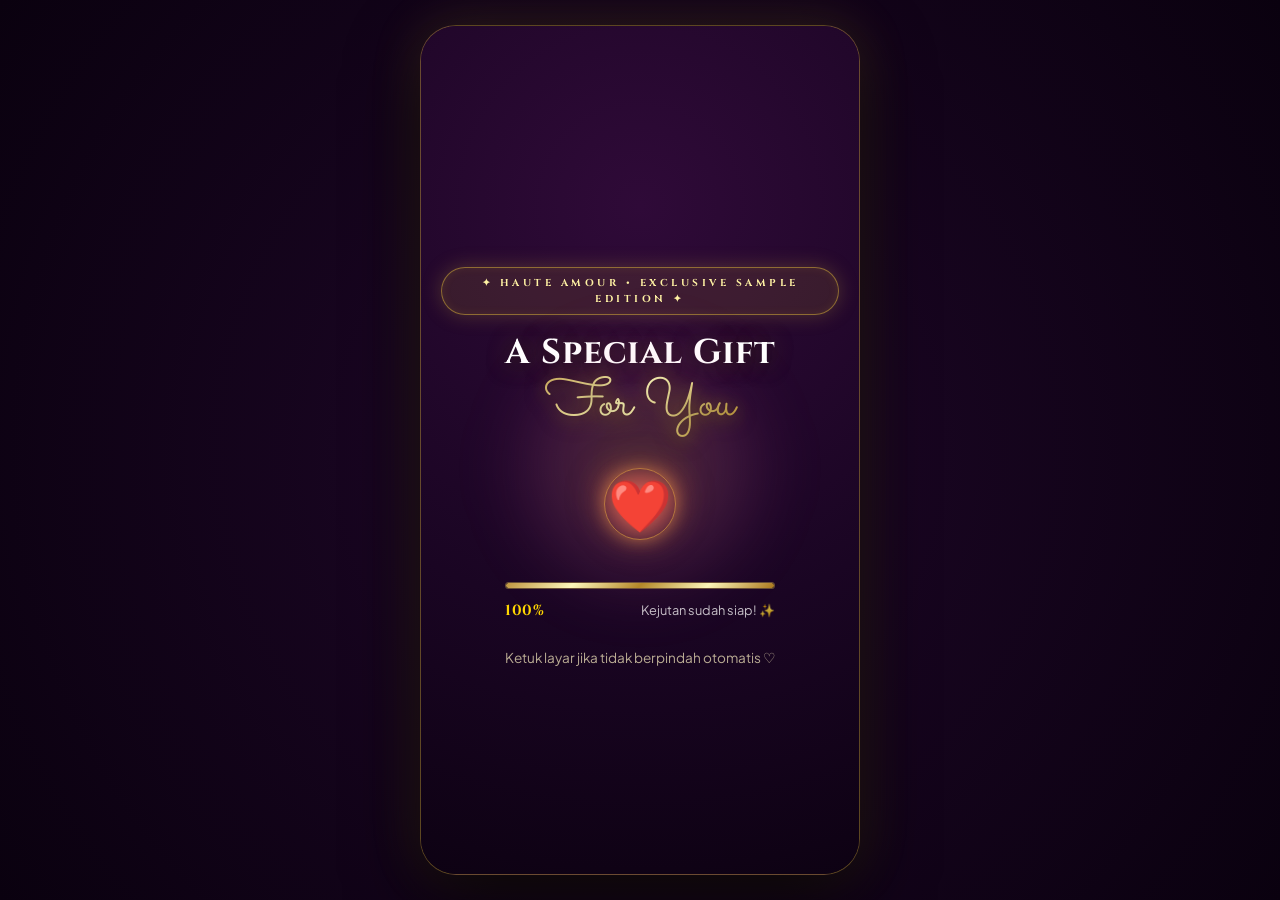
==== index.html @ 77829422 "feat: luxury edition commercial sample showcase for selling" ====
<!DOCTYPE html>
<html lang="id">
<head>
    <meta charset="UTF-8">
    <meta name="viewport" content="width=device-width, initial-scale=1.0, maximum-scale=1.0, user-scalable=no, viewport-fit=cover">
    <meta name="theme-color" content="#150622">
    <meta http-equiv="Cache-Control" content="no-cache, no-store, must-revalidate">
    <meta http-equiv="Pragma" content="no-cache">
    <meta http-equiv="Expires" content="0">
    <script>
        (function() {
            var ver = "2.5";
            var params = new URLSearchParams(window.location.search);
            if (params.get('v') !== ver) {
                params.set('v', ver);
                window.location.replace(window.location.pathname + '?' + params.toString() + window.location.hash);
            }
        })();
    </script>
    <title>A Special Birthday Gift For You ♡</title>
    <meta name="description" content="Hadiah ulang tahun virtual interaktif penuh cinta dan kenangan terindah.">
    
    <!-- Google Fonts: Cinzel (Haute Couture Serif), Playfair Display, Sacramento (Calligraphy), Plus Jakarta Sans, Patrick Hand -->
    <link rel="preconnect" href="https://fonts.googleapis.com">
    <link rel="preconnect" href="https://fonts.gstatic.com" crossorigin>
    <link href="https://fonts.googleapis.com/css2?family=Cinzel:wght@400;600;700;800;900&family=Patrick+Hand&family=Playfair+Display:ital,wght@0,400;0,600;0,700;1,400&family=Plus+Jakarta+Sans:wght@300;400;500;600;700&family=Sacramento&display=swap" rel="stylesheet">
    
    <link rel="stylesheet" href="style.css?v=2.5">
</head>
<body>

    <!-- Background Ambient Elements & Sparkles -->
    <div id="ambient-particles" aria-hidden="true"></div>

    <!-- Audio Element (Custom Vanilla Player) -->
    <audio id="music" preload="auto" loop>
        <source src="assets/music/birthday.mp3" type="audio/mpeg">
        <source src="assets/music/birthday.m4a" type="audio/mp4">
        <source src="assets/music/birthday.wav" type="audio/wav">
    </audio>

    <!-- MAIN CONTAINER (Single Page Application) -->
    <main id="app">

        <!-- Floating Romantic Music Capsule (Visible on Pages 2, 4, 5) -->
        <div id="floating-music-btn" class="floating-music-capsule hidden" role="button" tabindex="0" aria-label="Putar atau Jeda Musik" title="Ketuk untuk putar / jeda musik">
            <div class="capsule-vinyl-wrap">
                <div class="capsule-vinyl" id="capsule-vinyl">
                    <div class="capsule-vinyl-center"></div>
                </div>
            </div>
            <div class="capsule-info">
                <span class="capsule-track-title" id="capsule-track-title">About You</span>
                <div class="capsule-eq-bars" id="capsule-eq-bars" aria-hidden="true">
                    <span></span>
                    <span></span>
                    <span></span>
                </div>
            </div>
        </div>

        <!-- ==============================================
             PAGE 1 — OPENING / LOADING
             ============================================== -->
        <section id="page1" class="page active">
            <div class="page-content center-flow">
                <div class="opening-glow-orb"></div>

                <div id="opening-badge" class="opening-badge">✦ HAUTE AMOUR • EXCLUSIVE SAMPLE EDITION ✦</div>
                <h1 id="opening-title" class="opening-title">A Special Gift<br><span class="gold-shimmer-text">For You</span></h1>
                
                <div class="heart-pulse-box">
                    <span class="pulsing-heart">❤️</span>
                    <div class="pulse-ring"></div>
                </div>

                <!-- Loading / Progress Bar -->
                <div class="loader-container">
                    <div class="loader-track">
                        <div id="loader-progress" class="loader-progress"></div>
                    </div>
                    <div class="loader-meta">
                        <span id="loader-percent">0%</span>
                        <span id="loader-status" class="loader-status">Mempersiapkan kejutanmu...</span>
                    </div>
                </div>

                <p id="tap-to-open-hint" class="tap-hint hidden">Ketuk layar jika tidak berpindah otomatis ♡</p>
            </div>
        </section>

        <!-- ==============================================
             PAGE 2 — 3D INTERACTIVE ENVELOPE
             ============================================== -->
        <section id="page2" class="page">
            <div class="page-content center-flow envelope-scene">
                <!-- Background Scrapbook Decor -->
                <div class="envelope-decorations" aria-hidden="true">
                    <div class="decor-item flower-1">🌸</div>
                    <div class="decor-item flower-2">🌸</div>
                    <div class="decor-item butterfly-1">🦋</div>
                    <div class="decor-item heart-float-1">💖</div>
                    <div class="decor-item sparkle-1">✨</div>
                    <div class="decor-item sparkle-2">✨</div>
                </div>

                <div class="envelope-header-text">
                    <span class="script-subtitle">Sebuah Surat Istimewa</span>
                    <h2 class="scene-title">Sentuh Amplop Untuk Membuka</h2>
                </div>

                <!-- Pure HTML + CSS 3D Envelope -->
                <div class="envelope-perspective-stage">
                    <div id="envelope-3d" class="envelope-3d">
                        <!-- Inside Letter Card (Slides up and reveals) -->
                        <div id="envelope-letter" class="envelope-letter-card">
                            <div class="card-filigree-top" aria-hidden="true">✦ ✧ ✦</div>
                            <div class="card-icon">💌</div>
                            <h3 class="card-title">Happy Birthday</h3>
                            <div class="card-divider">
                                <span class="divider-line"></span>
                                <span class="divider-heart">❦</span>
                                <span class="divider-line"></span>
                            </div>
                            <p class="card-subtitle">Sebuah pesan tulus dari hati</p>
                            <span class="card-signature">Untukmu Sayang ✨</span>
                            <div class="card-filigree-bottom" aria-hidden="true">✦ ✧ ✦</div>
                        </div>

                        <!-- Envelope Pocket & Flaps -->
                        <div class="envelope-pocket">
                            <div class="flap-left"></div>
                            <div class="flap-right"></div>
                            <div class="flap-bottom"></div>
                            
                            <!-- Top Flap that folds open 180 degrees -->
                            <div id="envelope-flap-top" class="flap-top">
                                <!-- Wax Seal Button -->
                                <button id="wax-seal" class="wax-seal" aria-label="Buka Amplop">
                                    <span class="seal-icon">❤️</span>
                                </button>
                            </div>
                        </div>
                    </div>
                </div>

                <!-- Secondary Button to Open -->
                <div class="envelope-action-bar">
                    <button id="btn-open-envelope" class="btn-secondary">
                        <span>Buka Surat</span>
                        <span class="btn-arrow">✉️</span>
                    </button>
                </div>
            </div>
        </section>

        <!-- ==============================================
             PAGE 3 — BIRTHDAY LETTER & VINYL MUSIC PLAYER
             ============================================== -->
        <section id="page3" class="page">
            <div class="page-content scrollable-flow">
                <div class="letter-container">
                    <!-- Washi Tape at Top of Letter -->
                    <div class="washi-tape tape-top"></div>

                    <!-- Letter Stationery Header -->
                    <header class="letter-header">
                        <div class="letter-royal-crest" aria-hidden="true">✦ ❦ ✦</div>
                        <span class="letter-date" id="letter-date-display">6 September 2026</span>
                        <h2 class="letter-heading-script">Happy Birthday, <span id="letter-name-display">Sayang</span>!</h2>
                        <div class="letter-divider">
                            <span>❦</span>
                            <div class="divider-line"></div>
                            <span>❦</span>
                        </div>
                    </header>

                    <!-- Letter Body with Typewriter / Reveal effect -->
                    <article class="letter-body">
                        <div id="typewriter-text" class="typewriter-text"></div>
                        <span id="typing-cursor" class="typing-cursor">|</span>
                    </article>

                    <!-- Polaroid Photo Alongside Letter -->
                    <div class="letter-polaroid-wrapper">
                        <div class="polaroid-card polaroid-tilt-left" data-index="0">
                            <div class="washi-tape tape-corner"></div>
                            <div class="polaroid-photo-box">
                                <img id="letter-photo" src="assets/images/photo1.jpeg" alt="Foto Kenangan" onerror="this.src='data:image/svg+xml;utf8,<svg xmlns=\'http://www.w3.org/2000/svg\' width=\'300\' height=\'300\' fill=\'%23fce7f3\' viewBox=\'0 0 24 24\'><rect width=\'24\' height=\'24\' fill=\'%23ffe4e8\'/><text x=\'50%25\' y=\'50%25\' dominant-baseline=\'middle\' text-anchor=\'middle\' font-size=\'4\' fill=\'%23f43f5e\'>Special Memory ♡</text></svg>'">
                            </div>
                            <p class="polaroid-caption" id="letter-photo-caption">Hari paling indah bersamamu ♡</p>
                        </div>
                    </div>

                    <!-- ==========================================
                         CUSTOM VINYL RECORD MUSIC PLAYER
                         ========================================== -->
                    <div class="vinyl-player-card">
                        <div class="player-top-header">
                            <span class="player-badge">✦ BESPOKE SOUND SYSTEM • NOW PLAYING ✦</span>
                            <span class="sound-wave-bars" id="sound-wave-bars">
                                <span></span><span></span><span></span><span></span>
                            </span>
                        </div>

                        <div class="player-main-grid">
                            <!-- Turntable Chassis & Vinyl Record -->
                            <div class="vinyl-deck">
                                <div class="turntable-platter">
                                    <div class="vinyl-disc" id="vinyl-disc">
                                        <div class="vinyl-sheen"></div>
                                        <div class="vinyl-center-label">
                                            <span class="disc-heart">❤️</span>
                                            <span class="disc-rpm">LOVE</span>
                                        </div>
                                    </div>
                                </div>
                                <!-- Authentic Tonearm (Stays strictly inside turntable deck) -->
                                <div class="tonearm" id="tonearm">
                                    <div class="tonearm-base">
                                        <div class="tonearm-pivot-screw"></div>
                                    </div>
                                    <div class="tonearm-stick">
                                        <div class="tonearm-head"></div>
                                    </div>
                                </div>
                                <div class="tonearm-rest"></div>
                            </div>

                            <!-- Track Info & Controls -->
                            <div class="player-controls-panel">
                                <div class="track-info">
                                    <h4 class="track-title" id="track-title">Our Song</h4>
                                    <p class="track-subtitle">Backsound kecil kecilan aja hehe</p>
                                </div>

                                <!-- Progress Bar & Time -->
                                <div class="timeline-container">
                                    <div class="timeline-slider" id="timeline-slider">
                                        <div class="timeline-fill" id="timeline-fill"></div>
                                        <div class="timeline-thumb" id="timeline-thumb"></div>
                                    </div>
                                    <div class="timeline-times">
                                        <span id="current-time">0:00</span>
                                        <span id="total-duration">3:45</span>
                                    </div>
                                </div>

                                <!-- Action Buttons -->
                                <div class="player-buttons">
                                    <button id="btn-player-rewind" class="btn-icon" aria-label="Mundur 10 detik" title="Mundur 10 detik">⏪</button>
                                    <button id="btn-player-play" class="btn-play-pause" aria-label="Putar / Jeda Musik">
                                        <span id="play-icon">▶</span>
                                    </button>
                                    <button id="btn-player-forward" class="btn-icon" aria-label="Maju 10 detik" title="Maju 10 detik">⏩</button>
                                </div>

                                <!-- Volume Slider Control -->
                                <div class="player-volume-panel">
                                    <button id="btn-volume-icon" class="btn-volume-icon" aria-label="Mute / Nyalakan Suara" title="Mute / Nyalakan Suara">🔊</button>
                                    <div class="volume-slider-track" id="volume-slider-track">
                                        <input type="range" id="volume-range" class="volume-range" min="0" max="1" step="0.01" value="0.75" aria-label="Volume">
                                        <div class="volume-bar-fill" id="volume-bar-fill" style="width: 75%;"></div>
                                    </div>
                                    <span id="volume-label" class="volume-label">75%</span>
                                </div>
                            </div>
                        </div>
                    </div>

                    <!-- Navigation to Memories Page -->
                    <div class="page-nav-bar">
                        <button id="btn-to-memories" class="btn-primary">
                            <span>Buka Buku Kenangan Kita</span>
                            <span class="btn-arrow">📖 ♡</span>
                        </button>
                    </div>
                </div>
            </div>
        </section>

        <!-- ==============================================
             PAGE 4 — OUR MEMORIES SCRAPBOOK
             ============================================== -->
        <section id="page4" class="page">
            <div class="page-content scrollable-flow">
                <div class="scrapbook-page-wrapper">
                    <!-- Scrapbook Header -->
                    <header class="scrapbook-header">
                        <div class="washi-tape tape-center"></div>
                        <span class="script-tag">✦ Memoria Pretiosa ✦</span>
                        <h2 class="scrapbook-title">Our Memories ♡</h2>
                        <p class="scrapbook-subtitle">Setiap momen bersamamu adalah bagian terindah dalam hidupku</p>
                        <p class="scrapbook-hint">(Ketuk foto untuk memperbesar ✨)</p>
                    </header>

                    <!-- Scrapbook Polaroid Collage Grid -->
                    <div class="scrapbook-grid" id="scrapbook-grid">
                        <!-- Dynamically populated via script.js for easy maintenance -->
                    </div>

                    <!-- Handwritten Scrapbook Sticky Note -->
                    <div class="sticky-note">
                        <div class="pin-push">📌</div>
                        <p class="sticky-handwritten">"Aku bersyukur untuk setiap detik, tawa, dan cerita yang kita lalui bersama. Mari buat ribuan memori indah lagi!"</p>
                        <span class="sticky-author">— Selamanya untukmu ♡</span>
                    </div>

                    <!-- Navigation to Final Page -->
                    <div class="page-nav-bar center">
                        <button id="btn-to-final" class="btn-primary btn-glow">
                            <span>Lanjut ke Kejutan Terakhir</span>
                            <span class="btn-arrow">🎁 ✨</span>
                        </button>
                    </div>
                </div>
            </div>
        </section>

        <!-- ==============================================
             PAGE 5 — FINAL CELEBRATION & CONFETTI
             ============================================== -->
        <section id="page5" class="page">
            <!-- Confetti Canvas -->
            <canvas id="confetti-canvas" class="confetti-canvas"></canvas>

            <div class="page-content center-flow final-celebration">
                <div class="final-card">
                    <!-- Floating Celebration Icon -->
                    <div class="celebration-badge">
                        <span class="badge-crown" aria-hidden="true">👑</span>
                        <span class="badge-cake">🎂</span>
                        <div class="badge-sparkles">✨</div>
                    </div>

                    <div class="final-edition-tag">✦ GRAND CELEBRATION ✦</div>
                    <h2 class="final-title">Happy Birthday ❤️</h2>
                    <h3 class="final-name" id="final-name-display">Sayang</h3>

                    <p class="final-lead-text">
                        "You are someone very special to me."
                    </p>

                    <div class="final-quote-box">
                        <p class="final-sub-text">
                            "Thank you for being part of my story."
                        </p>
                        <span class="final-hearts">💖 💕 💗</span>
                    </div>

                    <!-- Celebration Action Buttons -->
                    <div class="final-actions">
                        <button id="btn-replay" class="btn-secondary">
                            <span>Putar Ulang</span>
                            <span class="btn-arrow">↺</span>
                        </button>
                        <button id="btn-share" class="btn-primary btn-glow">
                            <span>Bagikan Momen Ini</span>
                            <span class="btn-arrow">♡</span>
                        </button>
                    </div>

                    <!-- Sample Showcase / Order Banner (Bisa diaktifkan untuk jualan) -->
                    <div class="sample-showcase-box" id="sample-showcase-box">
                        <div class="sample-pill-badge">✦ CONTOH PRODUK • SIAP DIORDER ✦</div>
                        <h4 class="sample-title">Tertarik Buat Website Kado Mewah Seperti Ini?</h4>
                        <p class="sample-description">
                            Kado virtual paling berkesan untuk pacar, sahabat, atau orang tersayang.
                            Semua teks, nama, tanggal, surat cinta, galeri foto, musik favorit, hingga kartu cetak QR Code dapat di-custom sesuai pesananmu! ✨
                        </p>
                        <a id="btn-sample-order" href="https://wa.me/?text=Halo%20kak%2C%20saya%20tertarik%20mau%20pesan%20website%20hadiah%20ulang%20tahun%20mewah%20seperti%20demo%20ini%20%E2%9C%A8" target="_blank" class="btn-sample-order">
                            <span class="order-icon">💬</span>
                            <span>Pesan Website Seperti Ini Sekarang</span>
                            <span class="order-arrow">→</span>
                        </a>
                        <span class="sample-price-tag">Bisa custom nama, foto, lagu, surat, & kartu QR fisik ♡</span>
                    </div>

                    <div class="final-wishes-footer">
                        <p>Dibuat dengan segenap cinta khusus di hari bahagiamu.</p>
                        <a href="cetak-kartu-qr.html" class="print-qr-shortcut" target="_blank">🖨️ Cetak / Unduh Kartu QR Fisik</a>
                    </div>
                </div>
            </div>
        </section>

    </main>

    <!-- ==============================================
         PHOTO LIGHTBOX MODAL (Vanilla JS)
         ============================================== -->
    <div id="lightbox" class="lightbox-modal hidden" role="dialog" aria-modal="true">
        <div class="lightbox-backdrop" id="lightbox-backdrop"></div>
        <div class="lightbox-content">
            <button id="lightbox-close" class="lightbox-btn-close" aria-label="Tutup Foto">×</button>
            
            <button id="lightbox-prev" class="lightbox-nav-btn prev" aria-label="Foto Sebelumnya">‹</button>
            <button id="lightbox-next" class="lightbox-nav-btn next" aria-label="Foto Berikutnya">›</button>

            <div class="lightbox-polaroid">
                <div class="lightbox-img-wrapper">
                    <img id="lightbox-img" src="" alt="Kenangan Spesial">
                </div>
                <div class="lightbox-info">
                    <p id="lightbox-caption" class="lightbox-caption"></p>
                    <span id="lightbox-counter" class="lightbox-counter">1 / 4</span>
                </div>
            </div>
        </div>
    </div>

    <!-- Toast Notification for Share / Copy URL -->
    <div id="toast" class="toast-notification hidden">
        <span class="toast-icon">✨</span>
        <span id="toast-message" class="toast-message">Tautan berhasil disalin ke clipboard! ♡</span>
    </div>

    <!-- Vanilla JavaScript -->
    <script src="script.js?v=2.5"></script>
</body>
</html>
---- style.css ----
/* ==========================================================================
   VIRTUAL BIRTHDAY GIFT / CARD — HAUTE ROMANCE & ROYAL GOLD EDITION
   Pure CSS3 • Mobile-First • Ultra-Luxurious Aesthetics
   ========================================================================== */

/* --------------------------------------------------------------------------
   1. CSS Custom Properties / Design Tokens (Luxury Edition)
   -------------------------------------------------------------------------- */
:root {
    /* Imperial Gold Tokens */
    --gold-primary: #d4af37;
    --gold-light: #fff3c4;
    --gold-dark: #99751d;
    --gold-foil: linear-gradient(135deg, #bf953f 0%, #fcf6ba 25%, #b38728 50%, #fbf5b7 75%, #aa771c 100%);
    --gold-foil-bright: linear-gradient(135deg, #f5d77f 0%, #ffffff 30%, #e6be53 60%, #fff0b3 85%, #c49a31 100%);
    --gold-shimmer: linear-gradient(90deg, #d4af37 0%, #fff2a3 50%, #d4af37 100%);
    --gold-border: 1px solid rgba(212, 175, 55, 0.45);
    --gold-border-bright: 1px solid rgba(255, 224, 130, 0.75);
    --gold-glow: 0 0 25px rgba(212, 175, 55, 0.45);
    --gold-shadow: 0 12px 32px rgba(0, 0, 0, 0.5), 0 0 20px rgba(212, 175, 55, 0.25);

    /* Romantic Rose Gold & Pink Accents */
    --primary-pink: #d4af37; /* Re-anchored to Imperial Gold */
    --primary-hover: #fa3874;
    --secondary-pink: #f8bbd0;
    --rose-gold: linear-gradient(135deg, #fad0c4 0%, #ffd1ff 100%);
    --rose-gold-foil: linear-gradient(135deg, #f8bbd0 0%, #fff5f8 40%, #e898aa 65%, #fce4ec 100%);
    --blush-pink: #fce7f3;
    --light-pink: #fff0f5;
    
    /* Deep Imperial Velvet Backgrounds */
    --deep-magenta: #2b0833;
    --dark-purple: #0b0110;
    --night-magenta: radial-gradient(circle at 50% 20%, #2f0a38 0%, #1a0523 55%, #0b0110 100%);
    --night-velvet: radial-gradient(circle at 50% 30%, #260833 0%, #14031d 60%, #08010d 100%);
    
    /* Paper, Vellum & Scrapbook */
    --cream-paper: #fffdf9;
    --paper-shadow: 0 16px 45px rgba(0, 0, 0, 0.5), 0 0 0 1px rgba(212, 175, 55, 0.25);
    --scrapbook-bg: var(--night-velvet);
    --washi-pink: linear-gradient(135deg, rgba(244, 114, 182, 0.6) 0%, rgba(255, 182, 210, 0.8) 50%, rgba(244, 114, 182, 0.6) 100%);
    --washi-gold: linear-gradient(135deg, rgba(212, 175, 55, 0.7) 0%, rgba(255, 243, 196, 0.95) 50%, rgba(179, 135, 40, 0.7) 100%);
    
    /* Text Colors */
    --text-primary: #ffffff;
    --text-secondary: #fce7f3;
    --text-light: #e0bbcf;
    --text-gold: #ffd700;
    --text-white: #ffffff;
    
    /* Typography Tokens */
    --font-royal: 'Cinzel', Georgia, serif;
    --font-script: 'Sacramento', cursive;
    --font-serif: 'Playfair Display', Georgia, serif;
    --font-sans: 'Plus Jakarta Sans', -apple-system, BlinkMacSystemFont, sans-serif;
    --font-hand: 'Patrick Hand', cursive;
    
    /* Radii & Shadows */
    --radius-sm: 8px;
    --radius-md: 16px;
    --radius-lg: 24px;
    --radius-full: 9999px;
    --shadow-soft: 0 10px 25px rgba(0, 0, 0, 0.4);
    --shadow-polaroid: 0 16px 36px rgba(0, 0, 0, 0.5), 0 0 20px rgba(212, 175, 55, 0.15);
    --shadow-glow: 0 0 25px rgba(212, 175, 55, 0.45);
    
    /* Transitions */
    --ease-out-back: cubic-bezier(0.34, 1.56, 0.64, 1);
    --ease-smooth: cubic-bezier(0.4, 0, 0.2, 1);
}

/* --------------------------------------------------------------------------
   2. Reset & Global Styles
   -------------------------------------------------------------------------- */
*, *::before, *::after {
    box-sizing: border-box;
    margin: 0;
    padding: 0;
    -webkit-tap-highlight-color: transparent;
}

html, body {
    width: 100%;
    height: 100%;
    height: 100dvh;
    margin: 0;
    padding: 0;
    overflow: hidden;
    font-family: var(--font-sans);
    color: var(--text-primary);
    background-color: var(--dark-purple);
    line-height: 1.6;
    -webkit-font-smoothing: antialiased;
}

body {
    position: fixed;
    inset: 0;
    width: 100%;
    height: 100%;
    height: 100dvh;
    display: flex;
    justify-content: center;
    align-items: stretch;
    background: var(--night-magenta);
    overflow: hidden;
}

/* Main Mobile App Frame */
#app {
    width: 100%;
    max-width: 440px;
    height: 100%;
    height: 100dvh;
    margin: 0 auto;
    position: relative;
    overflow: hidden;
    background: var(--night-magenta);
    box-shadow: 0 0 40px rgba(0, 0, 0, 0.5);
    transition: background 0.6s ease;
    display: flex;
    flex-direction: column;
}

/* Desktop Presentation Enhancement */
@media (min-width: 600px) {
    body {
        align-items: center;
        background: radial-gradient(circle at center, #1f0729 0%, #0a010f 100%);
        padding: 20px 0;
    }
    #app {
        border-radius: 36px;
        min-height: 850px;
        height: 90vh;
        max-height: 920px;
        border: 1.5px solid rgba(212, 175, 55, 0.4);
        box-shadow: 0 25px 70px rgba(0, 0, 0, 0.8), 0 0 50px rgba(212, 175, 55, 0.2);
    }
}

/* --------------------------------------------------------------------------
   3. Single Page Application (SPA) System
   -------------------------------------------------------------------------- */
.page {
    position: absolute;
    top: 0;
    left: 0;
    width: 100%;
    height: 100%;
    height: 100dvh;
    opacity: 0;
    visibility: hidden;
    pointer-events: none;
    transition: opacity 0.5s ease, transform 0.5s var(--ease-smooth), visibility 0.5s;
    transform: scale(0.96) translateY(8px);
    overflow-y: auto;
    overflow-x: hidden;
    -webkit-overflow-scrolling: touch;
    z-index: 1;
}

.page.active {
    opacity: 1;
    visibility: visible;
    pointer-events: auto;
    transform: scale(1) translateY(0);
    z-index: 10;
}

.page.page-exit {
    opacity: 0;
    transform: scale(1.04) translateY(-8px);
    filter: blur(4px);
}

/* Explicit scroll-lock for full-screen pages (Page 1, 2, 5) */
#page1, #page2, #page5 {
    overflow: hidden !important;
    height: 100% !important;
    height: 100dvh !important;
    max-height: 100% !important;
    max-height: 100dvh !important;
    touch-action: none;
}

#page1 .page-content,
#page2 .page-content,
#page5 .page-content {
    height: 100% !important;
    height: 100dvh !important;
    max-height: 100% !important;
    max-height: 100dvh !important;
    min-height: 0 !important;
    overflow: hidden !important;
    box-sizing: border-box;
}

/* Dedicated scrollable containers (Page 3 & Page 4) */
#page3, #page4 {
    overflow-y: auto !important;
    overflow-x: hidden !important;
    -webkit-overflow-scrolling: touch;
    touch-action: pan-y;
}

#page3 .page-content,
#page4 .page-content {
    min-height: 100%;
    height: auto;
    box-sizing: border-box;
}

/* Layout Utilities */
.page-content {
    width: 100%;
    min-height: 100%;
    padding: 24px 20px 40px;
    display: flex;
    flex-direction: column;
}

.center-flow {
    justify-content: center;
    align-items: center;
    text-align: center;
}

.scrollable-flow {
    justify-content: flex-start;
    align-items: center;
    padding-top: 32px;
}

#page4 .scrollable-flow {
    padding-top: 54px;
}

/* Hidden Utility */
.hidden {
    display: none !important;
}

/* Gold Shimmer Text Utility */
.gold-shimmer-text {
    background: var(--gold-foil);
    background-size: 200% auto;
    -webkit-background-clip: text;
    -webkit-text-fill-color: transparent;
    animation: goldShimmer 4s linear infinite;
    filter: drop-shadow(0 2px 8px rgba(212, 175, 55, 0.4));
}

@keyframes goldShimmer {
    0% { background-position: 0% 50%; }
    50% { background-position: 100% 50%; }
    100% { background-position: 0% 50%; }
}

/* --------------------------------------------------------------------------
   4. Floating Romantic Music Capsule (Bespoke Royal Island Aesthetic)
   -------------------------------------------------------------------------- */
.floating-music-capsule {
    position: absolute;
    top: 12px;
    right: 14px;
    z-index: 999;
    display: inline-flex;
    align-items: center;
    gap: 7px;
    height: 34px;
    padding: 3px 12px 3px 5px;
    border-radius: var(--radius-full);
    background: rgba(18, 5, 24, 0.88);
    backdrop-filter: blur(20px);
    -webkit-backdrop-filter: blur(20px);
    border: 1px solid rgba(212, 175, 55, 0.45);
    box-shadow: 0 4px 18px rgba(0, 0, 0, 0.4), 0 0 14px rgba(212, 175, 55, 0.2);
    cursor: pointer;
    user-select: none;
    -webkit-tap-highlight-color: transparent;
    transition: all 0.3s cubic-bezier(0.34, 1.56, 0.64, 1);
}

.floating-music-capsule:hover {
    transform: translateY(-2px) scale(1.04);
    background: rgba(28, 8, 36, 0.95);
    border-color: rgba(255, 224, 130, 0.75);
    box-shadow: 0 6px 22px rgba(0, 0, 0, 0.5), 0 0 20px rgba(212, 175, 55, 0.45);
}

.floating-music-capsule:active {
    transform: translateY(0) scale(0.95);
}

.floating-music-capsule.hidden {
    opacity: 0;
    pointer-events: none;
    transform: translateY(-12px) scale(0.88);
}

/* Vinyl Platter inside Capsule */
.capsule-vinyl-wrap {
    width: 24px;
    height: 24px;
    position: relative;
    display: flex;
    align-items: center;
    justify-content: center;
    flex-shrink: 0;
}

.capsule-vinyl {
    width: 24px;
    height: 24px;
    border-radius: var(--radius-full);
    background: radial-gradient(circle at center, #ffd700 24%, #1f121d 26%, #0e050e 100%);
    box-shadow: 0 2px 6px rgba(0, 0, 0, 0.5), inset 0 0 0 1px rgba(212, 175, 55, 0.4);
    display: flex;
    align-items: center;
    justify-content: center;
    transition: transform 0.4s ease;
}

.floating-music-capsule.playing .capsule-vinyl {
    animation: spinDisc 2.6s linear infinite;
    box-shadow: 0 0 10px rgba(212, 175, 55, 0.7), inset 0 0 0 1px rgba(255, 243, 196, 0.5);
}

.capsule-vinyl-center {
    width: 6px;
    height: 6px;
    border-radius: var(--radius-full);
    background: #ffffff;
    box-shadow: 0 0 3px rgba(0, 0, 0, 0.6);
}

/* Capsule Track Info & Text */
.capsule-info {
    display: flex;
    align-items: center;
    gap: 6px;
}

.capsule-track-title {
    font-size: 0.72rem;
    font-weight: 600;
    letter-spacing: 0.3px;
    color: #fff4db;
    max-width: 84px;
    white-space: nowrap;
    overflow: hidden;
    text-overflow: ellipsis;
    text-shadow: 0 1px 3px rgba(0, 0, 0, 0.6);
}

/* Mini Sound Equalizer Bars */
.capsule-eq-bars {
    display: flex;
    align-items: flex-end;
    gap: 2.5px;
    height: 12px;
    padding-bottom: 1px;
}

.capsule-eq-bars span {
    width: 2.5px;
    background: var(--gold-foil);
    border-radius: 2px;
    height: 3px;
    transition: height 0.25s ease;
}

.floating-music-capsule.playing .capsule-eq-bars span:nth-child(1) {
    animation: eqBounce 0.65s ease-in-out infinite alternate;
}

.floating-music-capsule.playing .capsule-eq-bars span:nth-child(2) {
    animation: eqBounce 0.85s ease-in-out infinite alternate 0.18s;
}

.floating-music-capsule.playing .capsule-eq-bars span:nth-child(3) {
    animation: eqBounce 0.72s ease-in-out infinite alternate 0.35s;
}

@keyframes eqBounce {
    0% { height: 3px; }
    50% { height: 11px; }
    100% { height: 5px; }
}

/* Glowing Aura on Playing */
.floating-music-capsule.playing {
    border-color: rgba(255, 224, 130, 0.7);
    box-shadow: 0 4px 18px rgba(0, 0, 0, 0.4), 0 0 16px rgba(212, 175, 55, 0.4);
    animation: capsuleGoldGlow 3s ease-in-out infinite alternate;
}

@keyframes capsuleGoldGlow {
    0% {
        box-shadow: 0 4px 18px rgba(0, 0, 0, 0.4), 0 0 10px rgba(212, 175, 55, 0.3);
    }
    100% {
        box-shadow: 0 4px 18px rgba(0, 0, 0, 0.4), 0 0 20px rgba(255, 215, 0, 0.6);
    }
}

/* Interactive Floating Musical Note Particles */
.floating-note-burst {
    position: fixed;
    pointer-events: none;
    z-index: 10000;
    font-size: 1.05rem;
    color: #ffd700;
    filter: drop-shadow(0 2px 6px rgba(0, 0, 0, 0.4));
    animation: floatNoteBurst 1.2s cubic-bezier(0.25, 1, 0.5, 1) forwards;
}

@keyframes floatNoteBurst {
    0% {
        opacity: 1;
        transform: translate(0, 0) scale(0.6) rotate(0deg);
    }
    50% {
        opacity: 0.95;
        transform: translate(var(--tx, -10px), var(--ty, -25px)) scale(1.15) rotate(var(--rot, 15deg));
    }
    100% {
        opacity: 0;
        transform: translate(var(--tx, -15px), var(--ty, -55px)) scale(0.75) rotate(var(--rot, 25deg));
    }
}

/* --------------------------------------------------------------------------
   5. PAGE 1 — OPENING & ROYAL LOADER
   -------------------------------------------------------------------------- */
#page1 {
    background: var(--night-magenta);
    color: var(--text-white);
}

.opening-glow-orb {
    position: absolute;
    width: 280px;
    height: 280px;
    border-radius: var(--radius-full);
    background: radial-gradient(circle, rgba(212, 175, 55, 0.25) 0%, rgba(244, 114, 182, 0.15) 45%, transparent 70%);
    filter: blur(30px);
    pointer-events: none;
    animation: floatGlow 6s ease-in-out infinite alternate;
}

@keyframes floatGlow {
    0% { transform: scale(0.9) translate(-10px, -10px); }
    100% { transform: scale(1.18) translate(15px, 15px); }
}

.opening-badge {
    font-family: var(--font-royal);
    font-size: 10px;
    font-weight: 700;
    letter-spacing: 3.5px;
    color: #fff2a3;
    padding: 7px 18px;
    border-radius: var(--radius-full);
    background: rgba(212, 175, 55, 0.12);
    border: 1px solid rgba(212, 175, 55, 0.55);
    box-shadow: 0 0 20px rgba(212, 175, 55, 0.25), inset 0 0 10px rgba(212, 175, 55, 0.1);
    margin-bottom: 16px;
    text-transform: uppercase;
    animation: fadeInDown 1s ease forwards;
}

.opening-title {
    font-family: var(--font-royal);
    font-size: 2.15rem;
    font-weight: 700;
    line-height: 1.25;
    margin-bottom: 24px;
    letter-spacing: 1px;
    color: #fff;
    text-shadow: 0 4px 20px rgba(0, 0, 0, 0.6), 0 0 25px rgba(212, 175, 55, 0.35);
    animation: fadeInUp 1.2s ease forwards;
}

.opening-title span {
    font-family: var(--font-script);
    font-size: 3.4rem;
    font-weight: 400;
    display: block;
    color: #ffd700;
    margin-top: -4px;
    letter-spacing: 0;
}

.heart-pulse-box {
    position: relative;
    width: 84px;
    height: 84px;
    display: flex;
    justify-content: center;
    align-items: center;
    margin-bottom: 36px;
}

.pulsing-heart {
    font-size: 3.2rem;
    display: inline-block;
    filter: drop-shadow(0 0 18px rgba(255, 60, 110, 0.85)) drop-shadow(0 0 10px rgba(212, 175, 55, 0.6));
    animation: heartbeat 1.4s ease-in-out infinite;
    z-index: 2;
}

.pulse-ring {
    position: absolute;
    width: 72px;
    height: 72px;
    border-radius: var(--radius-full);
    border: 1.5px solid rgba(212, 175, 55, 0.65);
    box-shadow: 0 0 16px rgba(212, 175, 55, 0.4);
    animation: pulseWave 1.8s cubic-bezier(0.25, 1, 0.5, 1) infinite;
}

@keyframes heartbeat {
    0%, 100% { transform: scale(1); }
    15% { transform: scale(1.22); }
    30% { transform: scale(1.05); }
    45% { transform: scale(1.18); }
    60% { transform: scale(1); }
}

@keyframes pulseWave {
    0% { transform: scale(0.6); opacity: 1; }
    100% { transform: scale(1.9); opacity: 0; }
}

/* Royal Loader Bar */
.loader-container {
    width: 100%;
    max-width: 270px;
}

.loader-track {
    width: 100%;
    height: 7px;
    background: rgba(255, 255, 255, 0.08);
    border-radius: var(--radius-full);
    overflow: hidden;
    position: relative;
    box-shadow: inset 0 2px 6px rgba(0, 0, 0, 0.6);
    border: 1px solid rgba(212, 175, 55, 0.35);
}

.loader-progress {
    width: 0%;
    height: 100%;
    background: var(--gold-foil);
    border-radius: var(--radius-full);
    box-shadow: 0 0 15px rgba(255, 215, 0, 0.7);
    transition: width 0.1s linear;
}

.loader-meta {
    display: flex;
    justify-content: space-between;
    align-items: center;
    margin-top: 10px;
    font-size: 0.8rem;
    color: rgba(255, 255, 255, 0.75);
}

#loader-percent {
    font-family: var(--font-royal);
    font-weight: 700;
    color: #ffd700;
    font-size: 0.92rem;
    letter-spacing: 0.5px;
}

.tap-hint {
    margin-top: 25px;
    font-size: 0.85rem;
    color: rgba(255, 243, 196, 0.7);
    cursor: pointer;
    animation: pulseFade 2s infinite;
}

@keyframes pulseFade {
    0%, 100% { opacity: 0.45; }
    50% { opacity: 1; }
}

/* --------------------------------------------------------------------------
   BUTTON STYLES (Royal Edition)
   -------------------------------------------------------------------------- */

/* Big Luxury Button */
.btn-primary {
    display: inline-flex;
    justify-content: center;
    align-items: center;
    gap: 8px;
    width: 100%;
    padding: 15px 24px;
    border-radius: var(--radius-full);
    border: 1px solid #fff2a3;
    background: var(--gold-foil);
    color: #1a0800;
    font-family: var(--font-sans);
    font-size: 0.95rem;
    font-weight: 700;
    letter-spacing: 0.5px;
    cursor: pointer;
    box-shadow: 0 8px 24px rgba(212, 175, 55, 0.45), 0 2px 6px rgba(0, 0, 0, 0.3);
    transition: transform 0.2s cubic-bezier(0.175, 0.885, 0.32, 1.275), box-shadow 0.2s ease, filter 0.2s ease;
    user-select: none;
}

.btn-primary:hover {
    transform: translateY(-2px);
    box-shadow: 0 12px 30px rgba(255, 215, 0, 0.65), 0 4px 10px rgba(0, 0, 0, 0.4);
    filter: brightness(1.06);
}

.btn-primary:active {
    transform: scale(0.95);
    box-shadow: 0 4px 14px rgba(212, 175, 55, 0.35);
}

.btn-glow {
    position: relative;
    overflow: hidden;
}

.btn-glow::before {
    content: '';
    position: absolute;
    top: -50%;
    left: -50%;
    width: 200%;
    height: 200%;
    background: linear-gradient(60deg, transparent 40%, rgba(255, 255, 255, 0.5) 50%, transparent 60%);
    transform: rotate(25deg);
    animation: shineLight 3.5s infinite;
}

@keyframes shineLight {
    0% { transform: translateX(-100%) rotate(25deg); }
    20%, 100% { transform: translateX(100%) rotate(25deg); }
}

.btn-sparkle {
    font-size: 1.1rem;
    animation: spinSparkle 3s ease-in-out infinite;
}

@keyframes spinSparkle {
    0%, 100% { transform: scale(1) rotate(0deg); }
    50% { transform: scale(1.25) rotate(15deg); }
}

/* --------------------------------------------------------------------------
   6. PAGE 2 — 3D ROYAL VELVET ENVELOPE & IMPERIAL GOLD WAX SEAL
   -------------------------------------------------------------------------- */
#page2 {
    background: var(--night-velvet);
    overflow: hidden !important;
}

.envelope-scene {
    position: relative;
    width: 100%;
    height: 100%;
    height: 100dvh;
    max-height: 100dvh;
    padding: 24px 16px 20px;
    display: flex;
    flex-direction: column;
    justify-content: space-between;
    align-items: center;
    overflow: hidden !important;
    box-sizing: border-box;
    z-index: 2;
}

/* Background floating decorations - Symmetrical and balanced */
.envelope-decorations {
    position: absolute;
    inset: 0;
    width: 100%;
    height: 100%;
    pointer-events: none;
    z-index: 1;
}

.decor-item {
    position: absolute;
    filter: drop-shadow(0 4px 12px rgba(212, 175, 55, 0.35));
    animation: floatDecor 4s ease-in-out infinite alternate;
}

.flower-1 { top: 18px; left: 18px; font-size: 1.4rem; animation-delay: 0.2s; filter: drop-shadow(0 0 10px rgba(255, 182, 210, 0.5)); }
.flower-2 { top: 18px; right: 18px; font-size: 1.4rem; animation-delay: 0.7s; filter: drop-shadow(0 0 10px rgba(255, 182, 210, 0.5)); }
.butterfly-1 { top: 36%; right: 16px; font-size: 1.5rem; animation: floatButterfly 6s ease-in-out infinite alternate; filter: drop-shadow(0 0 12px rgba(212, 175, 55, 0.6)); }
.heart-float-1 { top: 36%; left: 16px; font-size: 1.4rem; animation-delay: 1.2s; filter: drop-shadow(0 0 12px rgba(255, 60, 110, 0.5)); }
.sparkle-1 { bottom: 22%; left: 18px; font-size: 1.3rem; animation-delay: 0.5s; color: #ffd700; filter: drop-shadow(0 0 8px rgba(255, 215, 0, 0.8)); }
.sparkle-2 { bottom: 22%; right: 18px; font-size: 1.3rem; animation-delay: 1.5s; color: #ffd700; filter: drop-shadow(0 0 8px rgba(255, 215, 0, 0.8)); }

@keyframes floatDecor {
    0% { transform: translateY(0) rotate(0deg); }
    100% { transform: translateY(-12px) rotate(8deg); }
}

@keyframes floatButterfly {
    0% { transform: translate(0, 0) rotate(0deg) scale(0.9); }
    50% { transform: translate(-15px, -20px) rotate(-15deg) scale(1.1); }
    100% { transform: translate(10px, -35px) rotate(10deg) scale(1); }
}

/* Smooth fade out during envelope opening sequence */
.envelope-scene.is-opening .envelope-header-text,
.envelope-scene.is-opening .envelope-action-bar {
    opacity: 0;
    transform: translateY(-12px);
    pointer-events: none;
    transition: opacity 0.4s ease, transform 0.4s ease;
}

.envelope-header-text {
    z-index: 10;
    margin: 0 auto;
    text-align: center;
    width: 100%;
    max-width: 320px;
    padding: 0;
    display: flex;
    flex-direction: column;
    align-items: center;
    justify-content: center;
    flex-shrink: 0;
}

.script-subtitle {
    font-family: var(--font-royal);
    font-size: 0.88rem;
    letter-spacing: 3.5px;
    text-transform: uppercase;
    color: #ffd700;
    display: block;
    line-height: 1.2;
    margin-bottom: 5px;
    text-align: center;
    text-shadow: 0 0 15px rgba(212, 175, 55, 0.45);
}

.scene-title {
    font-family: var(--font-serif);
    font-size: 1.25rem;
    font-weight: 600;
    color: #ffffff;
    text-align: center;
    text-shadow: 0 2px 12px rgba(0, 0, 0, 0.6);
}

/* 3D Envelope Perspective Stage - Perspective localized to stage center */
.envelope-perspective-stage {
    position: relative;
    width: 100%;
    max-width: 320px;
    flex: 1;
    display: flex;
    justify-content: center;
    align-items: center;
    perspective: 1000px;
    perspective-origin: 50% 50%;
    z-index: 10;
    margin: 0 auto;
}

.envelope-3d {
    position: relative;
    width: 280px;
    height: 180px;
    background: #200412; /* Rich dark royal interior */
    border-radius: 14px;
    border: 1px solid rgba(212, 175, 55, 0.45);
    box-shadow: 0 20px 50px rgba(0, 0, 0, 0.7), 0 0 35px rgba(212, 175, 55, 0.2);
    transform-style: preserve-3d;
    transition: transform 0.6s var(--ease-out-back);
    cursor: pointer;
    margin: 0 auto;
}

.envelope-3d:hover {
    transform: translateY(-2px) scale(1.015);
    box-shadow: 0 24px 60px rgba(0, 0, 0, 0.8), 0 0 45px rgba(212, 175, 55, 0.35);
}

/* Inside Letter Card - Fine Ivory Vellum Card with 24K Gold Inset Border */
.envelope-letter-card {
    position: absolute;
    top: 10px;
    left: 50%;
    transform: translateX(-50%);
    width: 250px;
    height: 160px;
    background: #fdfbf7;
    border-radius: 10px;
    box-shadow: 0 8px 25px rgba(0, 0, 0, 0.35);
    padding: 12px 14px;
    display: flex;
    flex-direction: column;
    justify-content: center;
    align-items: center;
    text-align: center;
    gap: 3px;
    z-index: 3;
    transition: transform 0.8s cubic-bezier(0.34, 1.2, 0.64, 1), opacity 0.4s ease, box-shadow 0.6s ease;
    border: 1px solid #d4af37;
    outline: 1px solid rgba(212, 175, 55, 0.35);
    outline-offset: -5px;
    box-sizing: border-box;
    pointer-events: none;
}

.card-filigree-top, .card-filigree-bottom {
    font-size: 0.65rem;
    color: #d4af37;
    letter-spacing: 5px;
    line-height: 1;
    opacity: 0.85;
}

.card-icon {
    font-size: 22px;
    line-height: 1;
    margin: 1px 0;
    text-align: center;
    filter: drop-shadow(0 2px 4px rgba(212, 175, 55, 0.3));
}

.card-title {
    font-family: var(--font-royal);
    font-size: 1.15rem;
    font-weight: 700;
    color: #4a0c24;
    margin: 0;
    padding: 0;
    line-height: 1.2;
    letter-spacing: 1px;
    text-align: center;
    width: 100%;
}

.card-divider {
    display: flex;
    align-items: center;
    justify-content: center;
    gap: 8px;
    width: 65%;
    margin: 2px auto;
}

.divider-line {
    flex: 1;
    height: 1px;
    background: linear-gradient(90deg, transparent, #d4af37, transparent);
}

.divider-heart {
    font-size: 0.85rem;
    color: #d4af37;
    line-height: 1;
}

.card-subtitle {
    font-family: var(--font-sans);
    font-size: 0.72rem;
    color: #633246;
    margin: 0;
    padding: 0;
    text-align: center;
    width: 100%;
}

.card-signature {
    font-family: var(--font-royal);
    font-size: 0.92rem;
    font-weight: 600;
    color: #99751d;
    margin-top: 2px;
    line-height: 1.2;
    letter-spacing: 0.5px;
    text-align: center;
    width: 100%;
}

/* Envelope Pocket and Symmetrical Flaps via Clip-Path (Imperial Velvet) */
.envelope-pocket {
    position: absolute;
    inset: 0;
    width: 100%;
    height: 100%;
    border-radius: 14px;
    overflow: visible;
    pointer-events: none;
}

/* Left & Right Flaps */
.flap-left {
    position: absolute;
    inset: 0;
    width: 100%;
    height: 100%;
    background: linear-gradient(135deg, #32071c 0%, #1a030e 100%);
    clip-path: polygon(0 0, 50% 50%, 0 100%);
    border-radius: 14px 0 0 14px;
    z-index: 5;
    filter: drop-shadow(2px 0 4px rgba(0, 0, 0, 0.4));
    box-shadow: inset 1px 0 0 rgba(212, 175, 55, 0.35);
}

.flap-right {
    position: absolute;
    inset: 0;
    width: 100%;
    height: 100%;
    background: linear-gradient(135deg, #32071c 0%, #1a030e 100%);
    clip-path: polygon(100% 0, 50% 50%, 100% 100%);
    border-radius: 0 14px 14px 0;
    z-index: 5;
    filter: drop-shadow(-2px 0 4px rgba(0, 0, 0, 0.4));
    box-shadow: inset -1px 0 0 rgba(212, 175, 55, 0.35);
}

/* Bottom Flap */
.flap-bottom {
    position: absolute;
    inset: 0;
    width: 100%;
    height: 100%;
    background: linear-gradient(180deg, #3c0922 0%, #200412 100%);
    clip-path: polygon(0 100%, 50% 48%, 100% 100%);
    border-radius: 0 0 14px 14px;
    z-index: 6;
    filter: drop-shadow(0 -3px 6px rgba(0, 0, 0, 0.5));
    box-shadow: inset 0 -1px 0 rgba(212, 175, 55, 0.4);
}

/* Top Flap (The Folding Flap) */
.flap-top {
    position: absolute;
    top: 0;
    left: 0;
    width: 100%;
    height: 102px;
    transform-origin: top center;
    transform: rotateX(0deg);
    transition: transform 0.8s cubic-bezier(0.4, 0, 0.2, 1), z-index 0.2s ease;
    z-index: 7;
    pointer-events: auto;
}

.flap-top::before {
    content: '';
    position: absolute;
    inset: 0;
    width: 100%;
    height: 100%;
    background: linear-gradient(180deg, #460c29 0%, #290517 100%);
    clip-path: polygon(0 0, 100% 0, 50% 100%);
    border-radius: 14px 14px 0 0;
    filter: drop-shadow(0 4px 10px rgba(0, 0, 0, 0.55));
    transition: background 0.4s ease;
    border-top: 1px solid rgba(212, 175, 55, 0.55);
}

/* Imperial Ruby Wax Seal (3D Rich Wax Medallion with Gold Rim) */
.wax-seal {
    position: absolute;
    top: 102px;
    left: 50%;
    transform: translate(-50%, -50%);
    width: 48px;
    height: 48px;
    border-radius: var(--radius-full);
    background: radial-gradient(circle at 35% 35%, #ff2a5f 0%, #b80d36 50%, #68041c 100%);
    border: 2px solid #ffd700;
    box-shadow: 0 6px 22px rgba(184, 13, 54, 0.6), 0 0 25px rgba(212, 175, 55, 0.45), inset 0 2px 4px rgba(255, 255, 255, 0.5), inset 0 -2px 5px rgba(0, 0, 0, 0.6);
    display: flex;
    justify-content: center;
    align-items: center;
    cursor: pointer;
    transition: transform 0.3s var(--ease-out-back), opacity 0.3s ease;
    z-index: 8;
    padding: 0;
    margin: 0;
    -webkit-appearance: none;
    appearance: none;
    outline: none;
    animation: sealGlow 2.5s ease-in-out infinite alternate;
}

@keyframes sealGlow {
    0% { box-shadow: 0 6px 22px rgba(184, 13, 54, 0.6), 0 0 15px rgba(212, 175, 55, 0.35); }
    100% { box-shadow: 0 8px 28px rgba(184, 13, 54, 0.8), 0 0 32px rgba(255, 215, 0, 0.7); }
}

.wax-seal:hover {
    transform: translate(-50%, -50%) scale(1.12);
}

.wax-seal:active {
    transform: translate(-50%, -50%) scale(0.95);
}

.seal-icon {
    font-size: 22px;
    line-height: 1;
    filter: drop-shadow(0 2px 4px rgba(0, 0, 0, 0.5)) drop-shadow(0 0 6px rgba(255, 215, 0, 0.5));
}

/* ==========================================
   ENVELOPE OPENING ANIMATION SEQUENCE
   ========================================== */
.envelope-3d.opening {
    transform: scale(1.02);
}

.envelope-3d.opening .wax-seal {
    opacity: 0;
    transform: translate(-50%, -50%) scale(0.2) rotate(45deg);
}

.envelope-3d.opening .flap-top {
    transform: rotateX(180deg);
    z-index: 2; /* drops behind letter */
}

.envelope-3d.opening .flap-top::before {
    background: #32071c;
}

.envelope-3d.opening .envelope-letter-card {
    transform: translateX(-50%) translateY(-100px);
    z-index: 8;
}

.envelope-3d.zooming-out .envelope-letter-card {
    transform: translateX(-50%) translateY(-112px) scale(1.06);
    box-shadow: 0 20px 45px rgba(0, 0, 0, 0.5), 0 0 30px rgba(212, 175, 55, 0.3);
    z-index: 20;
}

/* Action button under envelope */
.envelope-action-bar {
    z-index: 10;
    width: 100%;
    max-width: 280px;
    margin: 0 auto;
    display: flex;
    justify-content: center;
    flex-shrink: 0;
}

.btn-secondary {
    display: inline-flex;
    justify-content: center;
    align-items: center;
    gap: 8px;
    width: 100%;
    padding: 14px 22px;
    border-radius: var(--radius-full);
    border: 1px solid #fff2a3;
    background: var(--gold-foil);
    color: #1a0800;
    font-family: var(--font-sans);
    font-size: 0.95rem;
    font-weight: 700;
    letter-spacing: 0.5px;
    cursor: pointer;
    box-shadow: 0 6px 20px rgba(212, 175, 55, 0.45);
    transition: all 0.2s ease;
}

.btn-secondary:hover {
    background: var(--gold-foil-bright);
    transform: translateY(-2px);
    box-shadow: 0 10px 26px rgba(255, 215, 0, 0.6);
}

.btn-secondary:active {
    transform: scale(0.96);
}

/* --------------------------------------------------------------------------
   7. PAGE 3 — LUXURY PARCHMENT LETTER & BESPOKE GOLD TURNTABLE
   -------------------------------------------------------------------------- */
#page3 {
    background: var(--night-velvet);
}

.letter-container {
    width: 100%;
    max-width: 390px;
    background: #fffefb;
    border-radius: var(--radius-lg);
    padding: 36px 20px 28px;
    position: relative;
    box-shadow: 0 20px 60px rgba(0, 0, 0, 0.65), 0 0 35px rgba(212, 175, 55, 0.2);
    border: 1px solid rgba(212, 175, 55, 0.45);
    outline: 1px solid rgba(212, 175, 55, 0.2);
    outline-offset: -6px;
}

/* Luxury Washi Tape styling (Metallic 24K Gold Foil) */
.washi-tape {
    position: absolute;
    height: 24px;
    background: var(--washi-gold);
    box-shadow: 0 2px 8px rgba(0, 0, 0, 0.2);
    opacity: 0.92;
    z-index: 5;
    border: 1px solid rgba(212, 175, 55, 0.6);
    backdrop-filter: blur(2px);
}

.tape-top {
    top: -12px;
    left: 50%;
    transform: translateX(-50%) rotate(-1deg);
    width: 110px;
    border-left: 2px dashed rgba(255, 255, 255, 0.85);
    border-right: 2px dashed rgba(255, 255, 255, 0.85);
}

.tape-corner {
    top: -8px;
    left: -8px;
    width: 60px;
    height: 18px;
    background: var(--washi-gold);
    transform: rotate(-35deg);
    border: 1px solid rgba(212, 175, 55, 0.6);
}

.tape-center {
    top: -10px;
    left: 50%;
    transform: translateX(-50%) rotate(1deg);
    width: 120px;
    border-left: 2px dashed rgba(255, 255, 255, 0.85);
    border-right: 2px dashed rgba(255, 255, 255, 0.85);
}

.letter-header {
    text-align: center;
    margin-bottom: 22px;
}

.letter-royal-crest {
    font-size: 0.85rem;
    color: #d4af37;
    letter-spacing: 6px;
    margin-bottom: 4px;
    opacity: 0.9;
}

.letter-date {
    display: inline-block;
    font-family: var(--font-royal);
    font-size: 0.8rem;
    font-weight: 700;
    color: #99751d;
    letter-spacing: 2px;
    text-transform: uppercase;
    margin-bottom: 6px;
}

.letter-heading-script {
    font-family: var(--font-royal);
    font-size: 1.55rem;
    font-weight: 700;
    color: #3b0922;
    line-height: 1.25;
    letter-spacing: 0.5px;
    margin-bottom: 10px;
}

.letter-heading-script span {
    color: #99751d;
    background: var(--gold-foil);
    -webkit-background-clip: text;
    -webkit-text-fill-color: transparent;
}

.letter-divider {
    display: flex;
    justify-content: center;
    align-items: center;
    gap: 12px;
    color: #d4af37;
    font-size: 0.95rem;
}

.divider-line {
    width: 60px;
    height: 1px;
    background: linear-gradient(90deg, transparent, #d4af37, transparent);
}

/* Letter Content & Typewriter */
.letter-body {
    position: relative;
    font-size: 0.96rem;
    line-height: 1.85;
    color: #2b0b1c;
    white-space: pre-line;
    min-height: 140px;
    margin-bottom: 14px;
    padding: 0 6px;
    font-family: var(--font-sans);
    font-weight: 450;
}

.typewriter-text {
    display: inline;
}

.typing-cursor {
    display: inline-block;
    font-weight: bold;
    color: #d4af37;
    animation: blinkCursor 0.8s infinite;
}

@keyframes blinkCursor {
    0%, 100% { opacity: 1; }
    50% { opacity: 0; }
}

.letter-tools {
    text-align: right;
    margin-bottom: 24px;
}

.btn-text-link {
    background: none;
    border: none;
    color: #99751d;
    font-family: var(--font-royal);
    font-size: 0.76rem;
    font-weight: 700;
    letter-spacing: 0.5px;
    cursor: pointer;
    text-decoration: underline;
    opacity: 0.85;
    transition: opacity 0.2s;
}

.btn-text-link:hover {
    opacity: 1;
    color: #d4af37;
}

/* Fine-Art Polaroid Alongside Letter */
.letter-polaroid-wrapper {
    display: flex;
    justify-content: center;
    margin: 10px 0 28px;
}

.polaroid-card {
    background: #ffffff;
    padding: 8px 8px 14px;
    border-radius: 4px;
    box-shadow: var(--shadow-polaroid);
    position: relative;
    width: 200px;
    max-width: 100%;
    border: 1px solid rgba(212, 175, 55, 0.35);
    transition: transform 0.4s var(--ease-out-back), box-shadow 0.3s ease;
    cursor: pointer;
}

.polaroid-tilt-left {
    transform: rotate(-3deg);
}

.polaroid-card:hover {
    transform: rotate(0deg) scale(1.05) translateY(-6px);
    box-shadow: 0 25px 45px rgba(0, 0, 0, 0.5), 0 0 25px rgba(212, 175, 55, 0.3);
    border-color: rgba(212, 175, 55, 0.7);
    z-index: 10;
}

.polaroid-photo-box {
    width: 100%;
    aspect-ratio: 1/1;
    overflow: hidden;
    border-radius: 2px;
    background: #2a0b1c;
}

.polaroid-photo-box img {
    width: 100%;
    height: 100%;
    object-fit: cover;
    display: block;
    transition: transform 0.5s ease;
}

.polaroid-card:hover .polaroid-photo-box img {
    transform: scale(1.04);
}

.polaroid-caption {
    font-family: var(--font-hand);
    font-size: 1.05rem;
    color: #2b0b1c;
    text-align: center;
    margin-top: 10px;
    line-height: 1.2;
}

/* ==========================================
   CUSTOM BESPOKE GOLD VINYL MUSIC PLAYER
   ========================================== */
.vinyl-player-card {
    background: linear-gradient(145deg, #1f0b1c 0%, #0d030c 100%);
    border-radius: var(--radius-md);
    padding: 18px 16px;
    color: #ffffff;
    box-shadow: 0 16px 40px rgba(0, 0, 0, 0.55), 0 0 30px rgba(212, 175, 55, 0.2);
    margin-bottom: 24px;
    position: relative;
    border: 1px solid rgba(212, 175, 55, 0.45);
}

.player-top-header {
    display: flex;
    justify-content: space-between;
    align-items: center;
    margin-bottom: 14px;
}

.player-badge {
    font-family: var(--font-royal);
    font-size: 0.65rem;
    font-weight: 700;
    letter-spacing: 2px;
    color: #ffd700;
    background: rgba(212, 175, 55, 0.15);
    border: 1px solid rgba(212, 175, 55, 0.4);
    padding: 4px 10px;
    border-radius: var(--radius-full);
}

/* Animated Sound Wave Bars (Imperial Gold) */
.sound-wave-bars {
    display: flex;
    align-items: flex-end;
    gap: 3px;
    height: 14px;
}

.sound-wave-bars span {
    width: 3px;
    height: 4px;
    background: var(--gold-foil);
    border-radius: var(--radius-full);
    transition: height 0.2s ease;
}

.sound-wave-bars.active span:nth-child(1) { animation: soundBar 0.8s ease-in-out infinite alternate; }
.sound-wave-bars.active span:nth-child(2) { animation: soundBar 0.6s ease-in-out infinite alternate 0.2s; }
.sound-wave-bars.active span:nth-child(3) { animation: soundBar 0.9s ease-in-out infinite alternate 0.1s; }
.sound-wave-bars.active span:nth-child(4) { animation: soundBar 0.7s ease-in-out infinite alternate 0.3s; }

@keyframes soundBar {
    0% { height: 3px; }
    100% { height: 14px; }
}

.player-main-grid {
    display: grid;
    grid-template-columns: 106px 1fr;
    gap: 14px;
    align-items: center;
}

/* Turntable Deck Chassis (Brushed Gold & Obsidian) */
.vinyl-deck {
    position: relative;
    width: 106px;
    height: 106px;
    background: linear-gradient(135deg, #2b1c0c 0%, #150d06 50%, #261708 100%);
    border: 1.5px solid rgba(212, 175, 55, 0.65);
    border-radius: 18px;
    display: flex;
    justify-content: flex-start;
    align-items: center;
    padding-left: 6px;
    overflow: hidden;
    box-shadow: inset 0 2px 10px rgba(0, 0, 0, 0.75), 0 6px 20px rgba(0, 0, 0, 0.5), 0 0 15px rgba(212, 175, 55, 0.25);
}

.turntable-platter {
    position: relative;
    width: 80px;
    height: 80px;
    border-radius: var(--radius-full);
    background: radial-gradient(circle, #291c0e 65%, #ffd700 96%, #8a6417 100%);
    box-shadow: 0 0 12px rgba(0, 0, 0, 0.9);
    display: flex;
    justify-content: center;
    align-items: center;
}

.vinyl-disc {
    width: 76px;
    height: 76px;
    border-radius: var(--radius-full);
    background: 
        radial-gradient(circle, #0b050d 16%, transparent 17%),
        repeating-radial-gradient(circle, #150917 0px, #150917 2px, #26102a 3px, #150917 4px);
    box-shadow: 0 2px 8px rgba(0, 0, 0, 0.8), inset 0 0 8px rgba(255, 215, 0, 0.15);
    position: relative;
    display: flex;
    justify-content: center;
    align-items: center;
    transition: box-shadow 0.4s ease;
}

.vinyl-sheen {
    position: absolute;
    top: 0;
    left: 0;
    width: 100%;
    height: 100%;
    border-radius: var(--radius-full);
    background: conic-gradient(
        from 30deg, 
        rgba(255, 243, 196, 0.2) 0deg, 
        transparent 45deg, 
        rgba(255, 243, 196, 0.2) 90deg, 
        transparent 135deg, 
        rgba(255, 243, 196, 0.2) 180deg, 
        transparent 225deg, 
        rgba(255, 243, 196, 0.2) 270deg, 
        transparent 315deg, 
        rgba(255, 243, 196, 0.2) 360deg
    );
    pointer-events: none;
}

.vinyl-disc.spinning {
    animation: spinDisc 3.2s linear infinite;
    box-shadow: 0 0 16px rgba(212, 175, 55, 0.4);
}

@keyframes spinDisc {
    from { transform: rotate(0deg); }
    to { transform: rotate(360deg); }
}

.vinyl-center-label {
    width: 28px;
    height: 28px;
    border-radius: var(--radius-full);
    background: radial-gradient(circle, #fcf6ba 0%, #d4af37 60%, #8a6417 100%);
    display: flex;
    flex-direction: column;
    justify-content: center;
    align-items: center;
    color: #1a0800;
    border: 1.5px solid #fffdf0;
    box-shadow: 0 1px 4px rgba(0,0,0,0.5);
    z-index: 2;
}

.disc-heart {
    font-size: 11px;
    line-height: 1;
}

.disc-rpm {
    font-size: 5px;
    letter-spacing: 0.5px;
    font-weight: 800;
    line-height: 1;
    color: #1a0800;
}

/* Polished 18K Gold Tonearm Assembly */
.tonearm {
    position: absolute;
    top: 6px;
    right: 5px;
    width: 26px;
    height: 54px;
    transform-origin: 16px 8px;
    transform: rotate(-30deg);
    transition: transform 0.6s cubic-bezier(0.34, 1.56, 0.64, 1);
    pointer-events: none;
    z-index: 5;
}

.tonearm.playing {
    transform: rotate(8deg);
}

.tonearm-base {
    position: absolute;
    top: 0;
    right: 0;
    width: 15px;
    height: 15px;
    border-radius: var(--radius-full);
    background: radial-gradient(circle, #fff3c4 20%, #d4af37 60%, #8a6417 100%);
    border: 1px solid #fffdf0;
    box-shadow: 0 2px 5px rgba(0, 0, 0, 0.6);
    display: flex;
    justify-content: center;
    align-items: center;
}

.tonearm-pivot-screw {
    width: 4px;
    height: 4px;
    border-radius: var(--radius-full);
    background: #e11d48; /* Ruby bearing */
    box-shadow: 0 0 2px rgba(255, 0, 60, 0.8);
}

.tonearm-stick {
    position: absolute;
    top: 9px;
    right: 7px;
    width: 2.5px;
    height: 42px;
    background: linear-gradient(to bottom, #fff3c4 0%, #ffd700 50%, #99751d 100%);
    border-radius: 1px;
    transform: rotate(-10deg);
    transform-origin: top center;
    box-shadow: -1px 1px 3px rgba(0, 0, 0, 0.5);
}

.tonearm-head {
    position: absolute;
    bottom: -3px;
    left: -3px;
    width: 8px;
    height: 13px;
    background: linear-gradient(135deg, #ffd700, #99751d);
    border: 1px solid #fff3c4;
    border-radius: 2px;
    box-shadow: 0 2px 4px rgba(0, 0, 0, 0.6);
}

.tonearm-rest {
    position: absolute;
    bottom: 20px;
    right: 6px;
    width: 5px;
    height: 9px;
    background: #99751d;
    border-radius: 2px;
    box-shadow: 0 1px 2px rgba(0,0,0,0.5);
}

/* Player Controls */
.track-title {
    font-size: 0.95rem;
    font-weight: 700;
    color: #ffffff;
    white-space: nowrap;
    overflow: hidden;
    text-overflow: ellipsis;
}

.track-subtitle {
    font-size: 0.75rem;
    color: rgba(255, 243, 196, 0.7);
    margin-bottom: 8px;
}

.timeline-container {
    margin-bottom: 10px;
}

.timeline-slider {
    width: 100%;
    height: 5px;
    background: rgba(255, 255, 255, 0.15);
    border-radius: var(--radius-full);
    position: relative;
    cursor: pointer;
}

.timeline-fill {
    width: 0%;
    height: 100%;
    background: var(--gold-foil);
    border-radius: var(--radius-full);
    box-shadow: 0 0 8px rgba(255, 215, 0, 0.6);
}

.timeline-thumb {
    position: absolute;
    top: 50%;
    left: 0%;
    width: 12px;
    height: 12px;
    background: #ffd700;
    border: 1px solid #ffffff;
    border-radius: var(--radius-full);
    transform: translate(-50%, -50%);
    box-shadow: 0 1px 6px rgba(0,0,0,0.6);
    opacity: 0;
    transition: opacity 0.2s;
}

.timeline-slider:hover .timeline-thumb {
    opacity: 1;
}

.timeline-times {
    display: flex;
    justify-content: space-between;
    font-size: 0.7rem;
    color: rgba(255, 243, 196, 0.6);
    margin-top: 4px;
}

.player-buttons {
    display: flex;
    align-items: center;
    gap: 12px;
    margin-top: 6px;
}

.btn-icon {
    width: 36px;
    height: 36px;
    border-radius: var(--radius-full);
    border: 1px solid rgba(212, 175, 55, 0.45) !important;
    background: rgba(212, 175, 55, 0.12) !important;
    color: #ffd700 !important;
    display: inline-flex;
    justify-content: center;
    align-items: center;
    font-size: 0.95rem;
    cursor: pointer;
    outline: none;
    -webkit-appearance: none;
    appearance: none;
    box-shadow: 0 2px 8px rgba(0, 0, 0, 0.4);
    transition: transform 0.2s ease, background 0.2s ease, box-shadow 0.2s ease;
}

.btn-icon:hover {
    background: rgba(212, 175, 55, 0.3) !important;
    border-color: #ffd700 !important;
    transform: scale(1.1);
    box-shadow: 0 0 14px rgba(212, 175, 55, 0.6);
}

.btn-icon:active {
    transform: scale(0.92);
}

.btn-play-pause {
    width: 44px;
    height: 44px;
    border-radius: var(--radius-full);
    border: 1px solid #fff2a3;
    background: var(--gold-foil);
    color: #1a0800;
    display: inline-flex;
    justify-content: center;
    align-items: center;
    cursor: pointer;
    outline: none;
    -webkit-appearance: none;
    appearance: none;
    box-shadow: 0 4px 18px rgba(212, 175, 55, 0.55);
    transition: transform 0.2s ease, box-shadow 0.2s ease;
}

.btn-play-pause:hover {
    transform: scale(1.1);
    box-shadow: 0 6px 24px rgba(255, 215, 0, 0.75);
}

.btn-play-pause:active {
    transform: scale(0.94);
}

#play-icon {
    font-size: 1rem;
    margin-left: 2px;
}

/* Volume Slider Panel */
.player-volume-panel {
    display: flex;
    align-items: center;
    gap: 8px;
    margin-top: 12px;
    padding-top: 10px;
    border-top: 1px solid rgba(212, 175, 55, 0.2);
}

.btn-volume-icon {
    background: none;
    border: none;
    font-size: 1rem;
    cursor: pointer;
    color: #ffd700;
    padding: 2px;
    line-height: 1;
    transition: transform 0.2s ease, opacity 0.2s ease;
}

.btn-volume-icon:hover {
    transform: scale(1.15);
    opacity: 0.9;
}

.btn-volume-icon:active {
    transform: scale(0.95);
}

.volume-slider-track {
    position: relative;
    flex: 1;
    height: 6px;
    background: rgba(255, 255, 255, 0.15);
    border-radius: var(--radius-full);
    display: flex;
    align-items: center;
}

.volume-range {
    position: absolute;
    top: 0;
    left: 0;
    width: 100%;
    height: 100%;
    opacity: 0;
    cursor: pointer;
    z-index: 2;
    margin: 0;
}

.volume-bar-fill {
    height: 100%;
    background: var(--gold-foil);
    border-radius: var(--radius-full);
    pointer-events: none;
    box-shadow: 0 0 6px rgba(255, 215, 0, 0.6);
    transition: width 0.05s linear;
}

.volume-label {
    font-size: 0.72rem;
    font-weight: 700;
    color: #ffd700;
    min-width: 32px;
    text-align: right;
    font-variant-numeric: tabular-nums;
}

.page-nav-bar {
    width: 100%;
    margin-top: 20px;
}

.page-nav-bar.center {
    display: flex;
    justify-content: center;
}

/* --------------------------------------------------------------------------
   8. PAGE 4 — OUR MEMORIES (FINE-ART GALLERY & SCRAPBOOK)
   -------------------------------------------------------------------------- */
#page4 {
    background: var(--night-velvet);
}

.scrapbook-page-wrapper {
    width: 100%;
    max-width: 400px;
    padding-bottom: 20px;
}

.scrapbook-header {
    text-align: center;
    position: relative;
    margin-bottom: 30px;
    padding-top: 10px;
}

.script-tag {
    font-family: var(--font-royal);
    font-size: 0.88rem;
    letter-spacing: 3.5px;
    text-transform: uppercase;
    color: #ffd700;
    display: block;
    line-height: 1.2;
    text-shadow: 0 0 12px rgba(212, 175, 55, 0.4);
    margin-bottom: 4px;
}

.scrapbook-title {
    font-family: var(--font-royal);
    font-size: 1.85rem;
    font-weight: 700;
    color: #ffffff;
    letter-spacing: 1px;
    margin: 4px 0;
    text-shadow: 0 2px 16px rgba(0, 0, 0, 0.6), 0 0 25px rgba(212, 175, 55, 0.35);
}

.scrapbook-subtitle {
    font-size: 0.85rem;
    color: #fce7f3;
    padding: 0 10px;
    line-height: 1.4;
}

.scrapbook-hint {
    font-family: var(--font-royal);
    font-size: 0.75rem;
    color: #ffd700;
    margin-top: 6px;
    font-weight: 600;
    letter-spacing: 0.5px;
}

/* Scrapbook Grid of Polaroids (Fine Art Gallery Prints) */
.scrapbook-grid {
    display: grid;
    grid-template-columns: 1fr 1fr;
    gap: 20px 14px;
    margin-bottom: 30px;
    padding: 0 4px;
}

.scrapbook-polaroid {
    background: #ffffff;
    padding: 8px 8px 14px;
    border-radius: 4px;
    box-shadow: 0 16px 36px rgba(0, 0, 0, 0.55), 0 0 15px rgba(212, 175, 55, 0.15);
    border: 1px solid rgba(212, 175, 55, 0.35);
    position: relative;
    cursor: pointer;
    transition: transform 0.4s var(--ease-out-back), box-shadow 0.3s ease, border-color 0.3s ease;
}

.scrapbook-polaroid:hover {
    transform: rotate(0deg) scale(1.06) translateY(-5px);
    box-shadow: 0 22px 45px rgba(0, 0, 0, 0.7), 0 0 25px rgba(212, 175, 55, 0.4);
    border-color: rgba(212, 175, 55, 0.8);
    z-index: 10;
}

/* Dynamic Alternating Tilts */
.scrapbook-polaroid:nth-child(1) { transform: rotate(-3.5deg); }
.scrapbook-polaroid:nth-child(2) { transform: rotate(4deg); }
.scrapbook-polaroid:nth-child(3) { transform: rotate(3deg); }
.scrapbook-polaroid:nth-child(4) { transform: rotate(-4.5deg); }

/* Washi Tape variations on polaroids (Gold & Rose Gold) */
.polaroid-tape {
    position: absolute;
    width: 48px;
    height: 16px;
    z-index: 5;
    opacity: 0.9;
    box-shadow: 0 1px 4px rgba(0, 0, 0, 0.2);
    border: 1px solid rgba(212, 175, 55, 0.5);
}

.tape-pos-1 { top: -6px; left: 50%; transform: translateX(-50%) rotate(2deg); background: var(--washi-gold); }
.tape-pos-2 { top: -6px; right: -6px; transform: rotate(30deg); background: var(--washi-gold); }
.tape-pos-3 { top: -6px; left: -6px; transform: rotate(-30deg); background: var(--washi-pink); }
.tape-pos-4 { bottom: -6px; right: 50%; transform: translateX(50%) rotate(-1deg); background: var(--washi-gold); }

.scrapbook-img-box {
    width: 100%;
    aspect-ratio: 1/1;
    overflow: hidden;
    background: #1f081c;
    border-radius: 2px;
}

.scrapbook-img-box img {
    width: 100%;
    height: 100%;
    object-fit: cover;
    display: block;
    transition: transform 0.4s ease;
}

.scrapbook-polaroid:hover .scrapbook-img-box img {
    transform: scale(1.05);
}

.scrapbook-polaroid-caption {
    font-family: var(--font-hand);
    font-size: 0.92rem;
    color: #2a0b1c;
    text-align: center;
    margin-top: 8px;
    line-height: 1.2;
}

/* Frosted Luxury Vellum Sticky Note */
.sticky-note {
    background: rgba(255, 255, 255, 0.94);
    backdrop-filter: blur(14px);
    border-radius: 8px;
    padding: 24px 20px 20px;
    position: relative;
    box-shadow: 0 16px 38px rgba(0, 0, 0, 0.45), 0 0 20px rgba(212, 175, 55, 0.2);
    transform: rotate(-1.5deg);
    margin: 10px 8px 30px;
    border: 1px solid rgba(212, 175, 55, 0.55);
    border-left: 4px solid #d4af37;
}

.pin-push {
    position: absolute;
    top: -12px;
    left: 50%;
    transform: translateX(-50%);
    font-size: 1.5rem;
    filter: drop-shadow(0 3px 5px rgba(0, 0, 0, 0.4));
}

.sticky-handwritten {
    font-family: var(--font-hand);
    font-size: 1.25rem;
    color: #2b0b1c;
    line-height: 1.45;
    text-align: center;
    margin-bottom: 8px;
}

.sticky-author {
    display: block;
    text-align: right;
    font-family: var(--font-royal);
    font-size: 0.95rem;
    font-weight: 700;
    color: #99751d;
    letter-spacing: 0.5px;
}

/* --------------------------------------------------------------------------
   9. PAGE 5 — GRAND FINALE & ROYAL CONFETTI CELEBRATION
   -------------------------------------------------------------------------- */
#page5 {
    background: var(--night-velvet);
    color: #ffffff;
    overflow-y: auto !important;
    -webkit-overflow-scrolling: touch;
}

/* Canvas overlay for Confetti */
.confetti-canvas {
    position: absolute;
    top: 0;
    left: 0;
    width: 100%;
    height: 100%;
    pointer-events: none;
    z-index: 15;
}

.final-celebration {
    position: relative;
    z-index: 10;
    padding-top: 24px;
    padding-bottom: 50px;
}

.final-card {
    width: 100%;
    max-width: 355px;
    background: rgba(24, 6, 32, 0.82);
    backdrop-filter: blur(25px);
    -webkit-backdrop-filter: blur(25px);
    border-radius: var(--radius-lg);
    padding: 42px 24px 32px;
    border: 1.5px solid rgba(212, 175, 55, 0.55);
    box-shadow: 0 30px 70px rgba(0, 0, 0, 0.7), 0 0 45px rgba(212, 175, 55, 0.3);
    text-align: center;
}

.celebration-badge {
    position: relative;
    width: 80px;
    height: 80px;
    margin: 0 auto 16px;
    background: radial-gradient(circle, rgba(212, 175, 55, 0.25) 0%, transparent 70%);
    border-radius: var(--radius-full);
    display: flex;
    justify-content: center;
    align-items: center;
}

.badge-crown {
    position: absolute;
    top: -24px;
    font-size: 2rem;
    filter: drop-shadow(0 0 12px rgba(255, 215, 0, 0.8));
    animation: crownFloat 3s ease-in-out infinite alternate;
}

@keyframes crownFloat {
    0% { transform: translateY(0); }
    100% { transform: translateY(-5px); }
}

.badge-cake {
    font-size: 3.2rem;
    filter: drop-shadow(0 0 18px rgba(255, 83, 136, 0.8));
    animation: bounceCake 2s ease-in-out infinite alternate;
}

@keyframes bounceCake {
    0% { transform: translateY(0) scale(1); }
    100% { transform: translateY(-8px) scale(1.08); }
}

.badge-sparkles {
    position: absolute;
    top: -4px;
    right: -4px;
    font-size: 1.4rem;
    color: #ffd700;
    animation: spinSparkle 2.5s infinite;
}

.final-edition-tag {
    font-family: var(--font-royal);
    font-size: 10px;
    font-weight: 700;
    letter-spacing: 3.5px;
    color: #fff2a3;
    margin-bottom: 8px;
    text-shadow: 0 0 10px rgba(212, 175, 55, 0.5);
}

.final-title {
    font-family: var(--font-royal);
    font-size: 1.85rem;
    font-weight: 700;
    color: #ffffff;
    margin-bottom: 2px;
    letter-spacing: 0.5px;
    text-shadow: 0 2px 15px rgba(0, 0, 0, 0.6), 0 0 20px rgba(212, 175, 55, 0.4);
}

.final-name {
    font-family: var(--font-royal);
    font-size: 2.5rem;
    font-weight: 800;
    background: var(--gold-foil);
    -webkit-background-clip: text;
    -webkit-text-fill-color: transparent;
    filter: drop-shadow(0 2px 10px rgba(212, 175, 55, 0.45));
    line-height: 1.1;
    letter-spacing: 1px;
    margin-bottom: 16px;
}

.final-lead-text {
    font-family: var(--font-serif);
    font-style: italic;
    font-size: 1.15rem;
    color: #fff4db;
    margin-bottom: 18px;
    line-height: 1.4;
}

.final-quote-box {
    background: rgba(255, 255, 255, 0.05);
    border-radius: var(--radius-md);
    padding: 16px;
    margin-bottom: 26px;
    border: 1px solid rgba(212, 175, 55, 0.4);
    box-shadow: inset 0 0 15px rgba(212, 175, 55, 0.1);
}

.final-sub-text {
    font-size: 0.95rem;
    color: rgba(255, 255, 255, 0.92);
    margin-bottom: 8px;
}

.final-hearts {
    font-size: 1.2rem;
    display: inline-block;
    animation: heartbeat 2s infinite;
}

.final-actions {
    display: flex;
    flex-direction: column;
    gap: 12px;
    margin-bottom: 22px;
}

#btn-replay {
    background: rgba(255, 255, 255, 0.08);
    color: #ffd700;
    border: 1.5px solid rgba(212, 175, 55, 0.55);
    box-shadow: 0 4px 16px rgba(0, 0, 0, 0.3);
}

#btn-replay:hover {
    background: rgba(212, 175, 55, 0.15);
    border-color: #ffd700;
    box-shadow: 0 0 20px rgba(212, 175, 55, 0.5);
}

#btn-share {
    background: var(--gold-foil);
    color: #1a0800;
    font-weight: 700;
    border: 1px solid #fff2a3;
    box-shadow: 0 6px 25px rgba(212, 175, 55, 0.55);
}

.final-wishes-footer {
    font-size: 0.75rem;
    color: rgba(255, 243, 196, 0.65);
}

.print-qr-shortcut {
    display: inline-block;
    margin-top: 10px;
    font-family: var(--font-royal);
    font-size: 0.75rem;
    font-weight: 600;
    letter-spacing: 0.5px;
    color: #ffd700;
    text-decoration: none;
    padding: 7px 16px;
    border-radius: var(--radius-full);
    background: rgba(212, 175, 55, 0.15);
    border: 1px dashed rgba(212, 175, 55, 0.6);
    box-shadow: 0 0 10px rgba(212, 175, 55, 0.15);
    transition: background 0.2s ease, transform 0.2s ease, box-shadow 0.2s ease;
}

.print-qr-shortcut:hover {
    background: rgba(212, 175, 55, 0.3);
    border-color: #ffd700;
    box-shadow: 0 0 18px rgba(212, 175, 55, 0.45);
    color: #ffffff;
    transform: translateY(-1px);
}

/* ==========================================================================
   SAMPLE DEMO & COMMERCIAL SHOWCASE BOX
   ========================================================================== */
.sample-showcase-box {
    margin-top: 24px;
    margin-bottom: 20px;
    padding: 20px 16px 18px;
    background: rgba(255, 255, 255, 0.05);
    border: 1.5px dashed rgba(212, 175, 55, 0.7);
    border-radius: var(--radius-lg);
    box-shadow: 0 12px 32px rgba(0, 0, 0, 0.5), inset 0 0 20px rgba(212, 175, 55, 0.12);
    text-align: center;
    position: relative;
}

.sample-pill-badge {
    display: inline-block;
    font-family: var(--font-royal);
    font-size: 8.5px;
    font-weight: 800;
    letter-spacing: 2px;
    color: #1a0800;
    background: var(--gold-foil);
    padding: 4px 14px;
    border-radius: var(--radius-full);
    margin-bottom: 12px;
    box-shadow: 0 2px 10px rgba(212, 175, 55, 0.4);
}

.sample-title {
    font-family: var(--font-royal);
    font-size: 1.08rem;
    font-weight: 700;
    color: #ffffff;
    margin-bottom: 8px;
    line-height: 1.35;
    letter-spacing: 0.5px;
}

.sample-description {
    font-size: 0.8rem;
    color: rgba(255, 243, 196, 0.9);
    line-height: 1.5;
    margin-bottom: 16px;
    padding: 0 4px;
}

.btn-sample-order {
    display: flex;
    justify-content: center;
    align-items: center;
    gap: 8px;
    width: 100%;
    padding: 13px 18px;
    background: linear-gradient(135deg, #25D366 0%, #128C7E 100%);
    color: #ffffff;
    font-family: var(--font-sans);
    font-size: 0.88rem;
    font-weight: 700;
    text-decoration: none;
    border-radius: var(--radius-full);
    border: 1px solid rgba(255, 255, 255, 0.4);
    box-shadow: 0 6px 20px rgba(37, 211, 102, 0.45);
    transition: transform 0.2s ease, box-shadow 0.2s ease, filter 0.2s ease;
    margin-bottom: 10px;
}

.btn-sample-order:hover, .btn-sample-order:active {
    transform: scale(1.03);
    box-shadow: 0 8px 25px rgba(37, 211, 102, 0.65);
    filter: brightness(1.1);
}

.sample-price-tag {
    display: block;
    font-size: 0.72rem;
    color: rgba(255, 215, 0, 0.85);
    font-style: italic;
}

/* --------------------------------------------------------------------------
   11. PHOTO LIGHTBOX MODAL
   -------------------------------------------------------------------------- */
.lightbox-modal {
    position: fixed;
    top: 0;
    left: 0;
    width: 100vw;
    height: 100vh;
    z-index: 999;
    display: flex;
    justify-content: center;
    align-items: center;
    padding: 20px;
    opacity: 0;
    visibility: hidden;
    transition: opacity 0.3s ease, visibility 0.3s;
}

.lightbox-modal:not(.hidden) {
    opacity: 1;
    visibility: visible;
}

.lightbox-backdrop {
    position: absolute;
    top: 0;
    left: 0;
    width: 100%;
    height: 100%;
    background: rgba(12, 2, 18, 0.9);
    backdrop-filter: blur(14px);
}

.lightbox-content {
    position: relative;
    z-index: 10;
    width: 100%;
    max-width: 360px;
    display: flex;
    flex-direction: column;
    align-items: center;
}

.lightbox-btn-close {
    position: absolute;
    top: -46px;
    right: 0px;
    width: 36px;
    height: 36px;
    border-radius: var(--radius-full);
    border: 1px solid rgba(212, 175, 55, 0.4);
    background: rgba(255, 255, 255, 0.15);
    color: #ffffff;
    font-size: 24px;
    display: flex;
    justify-content: center;
    align-items: center;
    cursor: pointer;
    transition: background 0.2s, border-color 0.2s;
}

.lightbox-btn-close:hover {
    background: rgba(212, 175, 55, 0.4);
    border-color: #ffd700;
}

.lightbox-nav-btn {
    position: absolute;
    top: 45%;
    transform: translateY(-50%);
    width: 40px;
    height: 40px;
    border-radius: var(--radius-full);
    border: 1px solid rgba(212, 175, 55, 0.45);
    background: rgba(255, 255, 255, 0.18);
    color: #ffffff;
    font-size: 24px;
    display: flex;
    justify-content: center;
    align-items: center;
    cursor: pointer;
    transition: background 0.2s, transform 0.2s, color 0.2s;
    z-index: 20;
}

.lightbox-nav-btn.prev { left: -16px; }
.lightbox-nav-btn.next { right: -16px; }

.lightbox-nav-btn:hover {
    background: var(--gold-foil);
    color: #1a0800;
    transform: translateY(-50%) scale(1.1);
}

.lightbox-polaroid {
    width: 100%;
    background: #ffffff;
    padding: 12px 12px 20px;
    border-radius: 6px;
    border: 1px solid rgba(212, 175, 55, 0.5);
    box-shadow: 0 25px 60px rgba(0, 0, 0, 0.8), 0 0 35px rgba(212, 175, 55, 0.35);
    transform: scale(0.95);
    transition: transform 0.3s var(--ease-out-back);
}

.lightbox-modal:not(.hidden) .lightbox-polaroid {
    transform: scale(1);
}

.lightbox-img-wrapper {
    width: 100%;
    aspect-ratio: 1/1;
    overflow: hidden;
    background: #1f081c;
    border-radius: 4px;
}

.lightbox-img-wrapper img {
    width: 100%;
    height: 100%;
    object-fit: cover;
    display: block;
}

.lightbox-info {
    display: flex;
    justify-content: space-between;
    align-items: center;
    margin-top: 12px;
    padding: 0 4px;
}

.lightbox-caption {
    font-family: var(--font-hand);
    font-size: 1.15rem;
    color: #2a0b1c;
}

.lightbox-counter {
    font-family: var(--font-royal);
    font-size: 0.8rem;
    font-weight: 700;
    color: #99751d;
}

/* --------------------------------------------------------------------------
   12. TOAST NOTIFICATION
   -------------------------------------------------------------------------- */
.toast-notification {
    position: fixed;
    bottom: 24px;
    left: 50%;
    transform: translateX(-50%) translateY(0);
    background: rgba(30, 10, 26, 0.92);
    color: #ffffff;
    padding: 12px 20px;
    border-radius: var(--radius-full);
    border: 1px solid rgba(244, 114, 182, 0.4);
    box-shadow: 0 10px 25px rgba(0,0,0,0.3);
    font-size: 0.85rem;
    font-weight: 500;
    display: flex;
    align-items: center;
    gap: 8px;
    z-index: 9999;
    backdrop-filter: blur(8px);
    transition: transform 0.3s var(--ease-out-back), opacity 0.3s ease;
}

.toast-notification.hidden {
    transform: translateX(-50%) translateY(40px);
    opacity: 0;
    pointer-events: none;
}



/* --------------------------------------------------------------------------
   13. AMBIENT PARTICLES (Vanilla CSS Keyframes)
   -------------------------------------------------------------------------- */
#ambient-particles {
    position: fixed;
    top: 0;
    left: 0;
    width: 100vw;
    height: 100vh;
    pointer-events: none;
    z-index: 2;
    overflow: hidden;
}

.particle-heart, .particle-sparkle {
    position: absolute;
    pointer-events: none;
    user-select: none;
    will-change: transform, opacity;
}

@keyframes floatUpFade {
    0% {
        transform: translateY(100vh) scale(0.6) rotate(0deg);
        opacity: 0;
    }
    15% {
        opacity: 0.7;
    }
    85% {
        opacity: 0.7;
    }
    100% {
        transform: translateY(-50px) scale(1.2) rotate(360deg);
        opacity: 0;
    }
}

/* --------------------------------------------------------------------------
   14. MOBILE FIRST ADJUSTMENTS & RESPONSIVENESS
   -------------------------------------------------------------------------- */
@media (max-width: 599px) {
    html, body {
        height: 100%;
        height: 100dvh;
        overflow: hidden;
        background: var(--night-magenta);
    }
    body {
        align-items: stretch;
        min-height: 100%;
        min-height: 100dvh;
        padding: 0;
        margin: 0;
    }
    #app {
        max-width: 100%;
        height: 100%;
        height: 100dvh;
        border-radius: 0;
        box-shadow: none;
        margin: 0;
        border: none;
    }
    .envelope-scene {
        padding: 20px 14px 16px;
    }
    .letter-container {
        padding: 28px 14px 22px;
    }
}

@media (max-width: 380px) {
    .floating-music-capsule {
        top: 8px;
        right: 8px;
        height: 30px;
        padding: 2px 9px 2px 4px;
        gap: 5px;
    }
    .capsule-track-title {
        max-width: 65px;
        font-size: 0.68rem;
    }
    .capsule-vinyl-wrap, .capsule-vinyl {
        width: 22px;
        height: 22px;
    }
    .opening-title { font-size: 1.8rem; }
    .opening-title span { font-size: 2.4rem; }
    .envelope-3d { width: 260px; height: 165px; }
    .envelope-letter-card { width: 232px; height: 148px; }
    .flap-top { height: 94px; }
    .wax-seal { top: 94px; width: 40px; height: 40px; }
    .script-subtitle { font-size: 0.8rem; }
    .scene-title { font-size: 1.05rem; }
    .letter-heading-script { font-size: 1.35rem; }
    .final-name { font-size: 2.1rem; }
}
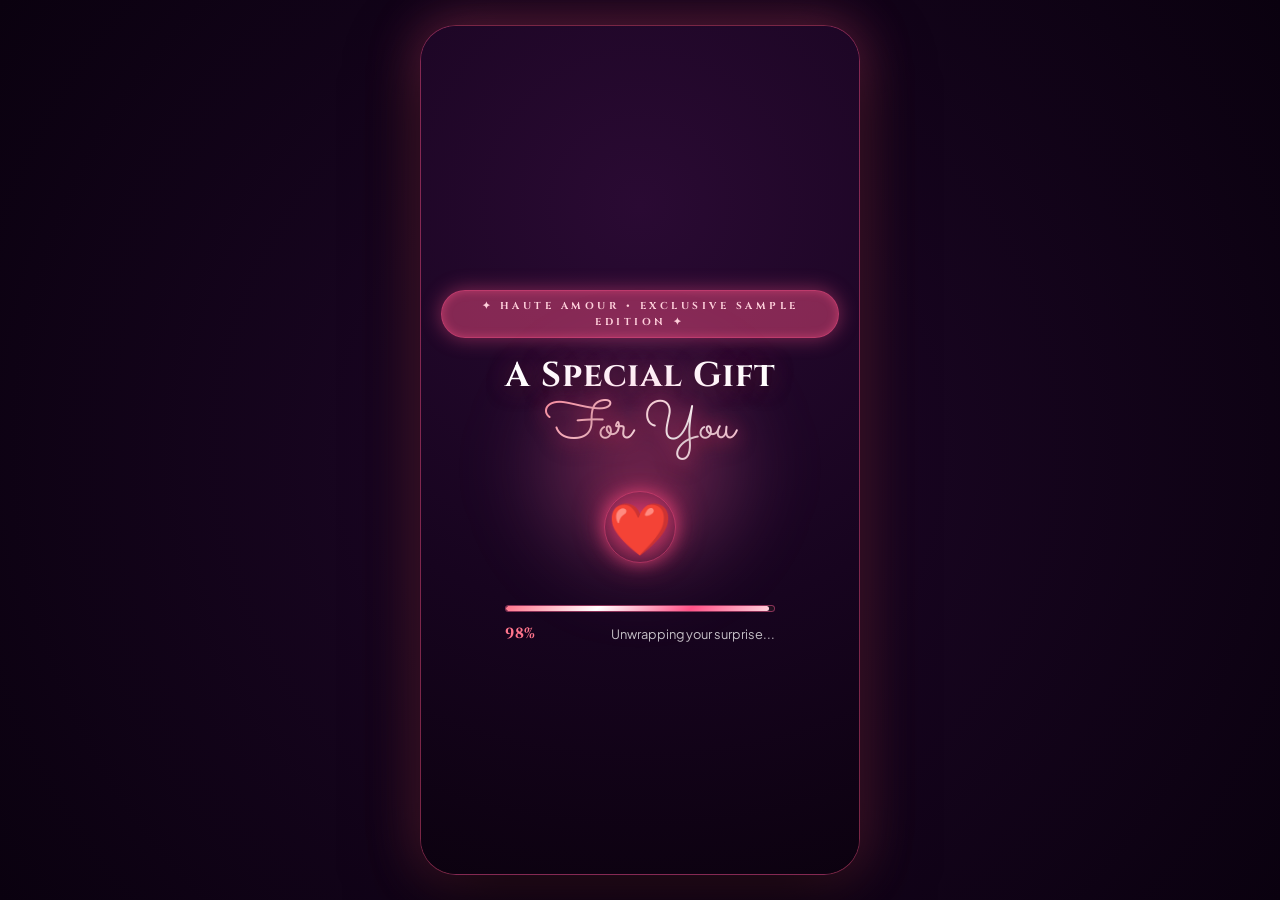
==== commit 8d243471: "feat: complete English sample showcase with rose pink aesthetic, new sample photos, Page 5 scroll fi" ====
--- a/index.html
+++ b/index.html
@@ -1,5 +1,5 @@
 <!DOCTYPE html>
-<html lang="id">
+<html lang="en">
 <head>
     <meta charset="UTF-8">
     <meta name="viewport" content="width=device-width, initial-scale=1.0, maximum-scale=1.0, user-scalable=no, viewport-fit=cover">
@@ -9,7 +9,7 @@
     <meta http-equiv="Expires" content="0">
     <script>
         (function() {
-            var ver = "2.5";
+            var ver = "2.6";
             var params = new URLSearchParams(window.location.search);
             if (params.get('v') !== ver) {
                 params.set('v', ver);
@@ -18,14 +18,14 @@
         })();
     </script>
     <title>A Special Birthday Gift For You ♡</title>
-    <meta name="description" content="Hadiah ulang tahun virtual interaktif penuh cinta dan kenangan terindah.">
+    <meta name="description" content="An interactive, luxury virtual birthday gift and memory experience filled with love.">
     
     <!-- Google Fonts: Cinzel (Haute Couture Serif), Playfair Display, Sacramento (Calligraphy), Plus Jakarta Sans, Patrick Hand -->
     <link rel="preconnect" href="https://fonts.googleapis.com">
     <link rel="preconnect" href="https://fonts.gstatic.com" crossorigin>
     <link href="https://fonts.googleapis.com/css2?family=Cinzel:wght@400;600;700;800;900&family=Patrick+Hand&family=Playfair+Display:ital,wght@0,400;0,600;0,700;1,400&family=Plus+Jakarta+Sans:wght@300;400;500;600;700&family=Sacramento&display=swap" rel="stylesheet">
     
-    <link rel="stylesheet" href="style.css?v=2.5">
+    <link rel="stylesheet" href="style.css?v=2.6">
 </head>
 <body>
 
@@ -43,7 +43,7 @@
     <main id="app">
 
         <!-- Floating Romantic Music Capsule (Visible on Pages 2, 4, 5) -->
-        <div id="floating-music-btn" class="floating-music-capsule hidden" role="button" tabindex="0" aria-label="Putar atau Jeda Musik" title="Ketuk untuk putar / jeda musik">
+        <div id="floating-music-btn" class="floating-music-capsule hidden" role="button" tabindex="0" aria-label="Play or Pause Music" title="Tap to play / pause music">
             <div class="capsule-vinyl-wrap">
                 <div class="capsule-vinyl" id="capsule-vinyl">
                     <div class="capsule-vinyl-center"></div>
@@ -67,7 +67,7 @@
                 <div class="opening-glow-orb"></div>
 
                 <div id="opening-badge" class="opening-badge">✦ HAUTE AMOUR • EXCLUSIVE SAMPLE EDITION ✦</div>
-                <h1 id="opening-title" class="opening-title">A Special Gift<br><span class="gold-shimmer-text">For You</span></h1>
+                <h1 id="opening-title" class="opening-title">A Special Gift<br><span class="rose-shimmer-text">For You</span></h1>
                 
                 <div class="heart-pulse-box">
                     <span class="pulsing-heart">❤️</span>
@@ -81,11 +81,11 @@
                     </div>
                     <div class="loader-meta">
                         <span id="loader-percent">0%</span>
-                        <span id="loader-status" class="loader-status">Mempersiapkan kejutanmu...</span>
-                    </div>
-                </div>
-
-                <p id="tap-to-open-hint" class="tap-hint hidden">Ketuk layar jika tidak berpindah otomatis ♡</p>
+                        <span id="loader-status" class="loader-status">Unwrapping your surprise...</span>
+                    </div>
+                </div>
+
+                <p id="tap-to-open-hint" class="tap-hint hidden">Tap anywhere if it doesn't open automatically ♡</p>
             </div>
         </section>
 
@@ -105,8 +105,8 @@
                 </div>
 
                 <div class="envelope-header-text">
-                    <span class="script-subtitle">Sebuah Surat Istimewa</span>
-                    <h2 class="scene-title">Sentuh Amplop Untuk Membuka</h2>
+                    <span class="script-subtitle">A Special Letter</span>
+                    <h2 class="scene-title">Touch the Envelope to Open</h2>
                 </div>
 
                 <!-- Pure HTML + CSS 3D Envelope -->
@@ -122,8 +122,8 @@
                                 <span class="divider-heart">❦</span>
                                 <span class="divider-line"></span>
                             </div>
-                            <p class="card-subtitle">Sebuah pesan tulus dari hati</p>
-                            <span class="card-signature">Untukmu Sayang ✨</span>
+                            <p class="card-subtitle">A heartfelt message from the soul</p>
+                            <span class="card-signature">Forever With Love ✨</span>
                             <div class="card-filigree-bottom" aria-hidden="true">✦ ✧ ✦</div>
                         </div>
 
@@ -136,7 +136,7 @@
                             <!-- Top Flap that folds open 180 degrees -->
                             <div id="envelope-flap-top" class="flap-top">
                                 <!-- Wax Seal Button -->
-                                <button id="wax-seal" class="wax-seal" aria-label="Buka Amplop">
+                                <button id="wax-seal" class="wax-seal" aria-label="Open Envelope">
                                     <span class="seal-icon">❤️</span>
                                 </button>
                             </div>
@@ -147,7 +147,7 @@
                 <!-- Secondary Button to Open -->
                 <div class="envelope-action-bar">
                     <button id="btn-open-envelope" class="btn-secondary">
-                        <span>Buka Surat</span>
+                        <span>Open Letter</span>
                         <span class="btn-arrow">✉️</span>
                     </button>
                 </div>
@@ -166,8 +166,8 @@
                     <!-- Letter Stationery Header -->
                     <header class="letter-header">
                         <div class="letter-royal-crest" aria-hidden="true">✦ ❦ ✦</div>
-                        <span class="letter-date" id="letter-date-display">6 September 2026</span>
-                        <h2 class="letter-heading-script">Happy Birthday, <span id="letter-name-display">Sayang</span>!</h2>
+                        <span class="letter-date" id="letter-date-display">October 24, 2026</span>
+                        <h2 class="letter-heading-script">Happy Birthday, <span id="letter-name-display">Clarissa</span>!</h2>
                         <div class="letter-divider">
                             <span>❦</span>
                             <div class="divider-line"></div>
@@ -186,9 +186,9 @@
                         <div class="polaroid-card polaroid-tilt-left" data-index="0">
                             <div class="washi-tape tape-corner"></div>
                             <div class="polaroid-photo-box">
-                                <img id="letter-photo" src="assets/images/photo1.jpeg" alt="Foto Kenangan" onerror="this.src='data:image/svg+xml;utf8,<svg xmlns=\'http://www.w3.org/2000/svg\' width=\'300\' height=\'300\' fill=\'%23fce7f3\' viewBox=\'0 0 24 24\'><rect width=\'24\' height=\'24\' fill=\'%23ffe4e8\'/><text x=\'50%25\' y=\'50%25\' dominant-baseline=\'middle\' text-anchor=\'middle\' font-size=\'4\' fill=\'%23f43f5e\'>Special Memory ♡</text></svg>'">
+                                <img id="letter-photo" src="assets/images/photo1.png" alt="Special Memory" onerror="this.src='data:image/svg+xml;utf8,<svg xmlns=\'http://www.w3.org/2000/svg\' width=\'300\' height=\'300\' fill=\'%23fce7f3\' viewBox=\'0 0 24 24\'><rect width=\'24\' height=\'24\' fill=\'%23ffe4e8\'/><text x=\'50%25\' y=\'50%25\' dominant-baseline=\'middle\' text-anchor=\'middle\' font-size=\'4\' fill=\'%23f43f5e\'>Special Memory ♡</text></svg>'">
                             </div>
-                            <p class="polaroid-caption" id="letter-photo-caption">Hari paling indah bersamamu ♡</p>
+                            <p class="polaroid-caption" id="letter-photo-caption">Our first coffee date & the day my world changed ♡</p>
                         </div>
                     </div>
 
@@ -231,7 +231,7 @@
                             <div class="player-controls-panel">
                                 <div class="track-info">
                                     <h4 class="track-title" id="track-title">Our Song</h4>
-                                    <p class="track-subtitle">Backsound kecil kecilan aja hehe</p>
+                                    <p class="track-subtitle">A little melody to remember us by ♡</p>
                                 </div>
 
                                 <!-- Progress Bar & Time -->
@@ -248,16 +248,16 @@
 
                                 <!-- Action Buttons -->
                                 <div class="player-buttons">
-                                    <button id="btn-player-rewind" class="btn-icon" aria-label="Mundur 10 detik" title="Mundur 10 detik">⏪</button>
-                                    <button id="btn-player-play" class="btn-play-pause" aria-label="Putar / Jeda Musik">
+                                    <button id="btn-player-rewind" class="btn-icon" aria-label="Rewind 10 seconds" title="Rewind 10s">⏪</button>
+                                    <button id="btn-player-play" class="btn-play-pause" aria-label="Play / Pause Music">
                                         <span id="play-icon">▶</span>
                                     </button>
-                                    <button id="btn-player-forward" class="btn-icon" aria-label="Maju 10 detik" title="Maju 10 detik">⏩</button>
+                                    <button id="btn-player-forward" class="btn-icon" aria-label="Forward 10 seconds" title="Forward 10s">⏩</button>
                                 </div>
 
                                 <!-- Volume Slider Control -->
                                 <div class="player-volume-panel">
-                                    <button id="btn-volume-icon" class="btn-volume-icon" aria-label="Mute / Nyalakan Suara" title="Mute / Nyalakan Suara">🔊</button>
+                                    <button id="btn-volume-icon" class="btn-volume-icon" aria-label="Mute / Unmute Sound" title="Mute / Unmute">🔊</button>
                                     <div class="volume-slider-track" id="volume-slider-track">
                                         <input type="range" id="volume-range" class="volume-range" min="0" max="1" step="0.01" value="0.75" aria-label="Volume">
                                         <div class="volume-bar-fill" id="volume-bar-fill" style="width: 75%;"></div>
@@ -271,7 +271,7 @@
                     <!-- Navigation to Memories Page -->
                     <div class="page-nav-bar">
                         <button id="btn-to-memories" class="btn-primary">
-                            <span>Buka Buku Kenangan Kita</span>
+                            <span>Open Our Memory Book</span>
                             <span class="btn-arrow">📖 ♡</span>
                         </button>
                     </div>
@@ -290,26 +290,26 @@
                         <div class="washi-tape tape-center"></div>
                         <span class="script-tag">✦ Memoria Pretiosa ✦</span>
                         <h2 class="scrapbook-title">Our Memories ♡</h2>
-                        <p class="scrapbook-subtitle">Setiap momen bersamamu adalah bagian terindah dalam hidupku</p>
-                        <p class="scrapbook-hint">(Ketuk foto untuk memperbesar ✨)</p>
+                        <p class="scrapbook-subtitle">Every moment with you is the most beautiful chapter of my life</p>
+                        <p class="scrapbook-hint">(Tap any photo to expand ✨)</p>
                     </header>
 
                     <!-- Scrapbook Polaroid Collage Grid -->
                     <div class="scrapbook-grid" id="scrapbook-grid">
-                        <!-- Dynamically populated via script.js for easy maintenance -->
+                        <!-- Dynamically populated via script.js -->
                     </div>
 
                     <!-- Handwritten Scrapbook Sticky Note -->
                     <div class="sticky-note">
                         <div class="pin-push">📌</div>
-                        <p class="sticky-handwritten">"Aku bersyukur untuk setiap detik, tawa, dan cerita yang kita lalui bersama. Mari buat ribuan memori indah lagi!"</p>
-                        <span class="sticky-author">— Selamanya untukmu ♡</span>
+                        <p class="sticky-handwritten">"I am grateful for every second, laugh, and story we share together. Here is to making thousands more beautiful memories!"</p>
+                        <span class="sticky-author">— Forever Yours ♡</span>
                     </div>
 
                     <!-- Navigation to Final Page -->
                     <div class="page-nav-bar center">
                         <button id="btn-to-final" class="btn-primary btn-glow">
-                            <span>Lanjut ke Kejutan Terakhir</span>
+                            <span>Continue to Grand Finale</span>
                             <span class="btn-arrow">🎁 ✨</span>
                         </button>
                     </div>
@@ -324,7 +324,7 @@
             <!-- Confetti Canvas -->
             <canvas id="confetti-canvas" class="confetti-canvas"></canvas>
 
-            <div class="page-content center-flow final-celebration">
+            <div class="page-content scrollable-flow final-celebration">
                 <div class="final-card">
                     <!-- Floating Celebration Icon -->
                     <div class="celebration-badge">
@@ -335,15 +335,15 @@
 
                     <div class="final-edition-tag">✦ GRAND CELEBRATION ✦</div>
                     <h2 class="final-title">Happy Birthday ❤️</h2>
-                    <h3 class="final-name" id="final-name-display">Sayang</h3>
+                    <h3 class="final-name" id="final-name-display">Clarissa</h3>
 
                     <p class="final-lead-text">
-                        "You are someone very special to me."
+                        "You are the most precious part of my universe."
                     </p>
 
                     <div class="final-quote-box">
                         <p class="final-sub-text">
-                            "Thank you for being part of my story."
+                            "Thank you for making every day feel like pure magic."
                         </p>
                         <span class="final-hearts">💖 💕 💗</span>
                     </div>
@@ -351,34 +351,34 @@
                     <!-- Celebration Action Buttons -->
                     <div class="final-actions">
                         <button id="btn-replay" class="btn-secondary">
-                            <span>Putar Ulang</span>
+                            <span>Replay Experience</span>
                             <span class="btn-arrow">↺</span>
                         </button>
                         <button id="btn-share" class="btn-primary btn-glow">
-                            <span>Bagikan Momen Ini</span>
+                            <span>Share This Moment</span>
                             <span class="btn-arrow">♡</span>
                         </button>
                     </div>
 
-                    <!-- Sample Showcase / Order Banner (Bisa diaktifkan untuk jualan) -->
-                    <div class="sample-showcase-box" id="sample-showcase-box">
-                        <div class="sample-pill-badge">✦ CONTOH PRODUK • SIAP DIORDER ✦</div>
-                        <h4 class="sample-title">Tertarik Buat Website Kado Mewah Seperti Ini?</h4>
-                        <p class="sample-description">
-                            Kado virtual paling berkesan untuk pacar, sahabat, atau orang tersayang.
-                            Semua teks, nama, tanggal, surat cinta, galeri foto, musik favorit, hingga kartu cetak QR Code dapat di-custom sesuai pesananmu! ✨
+                    <!-- Fiverr Promotion Showcase Box -->
+                    <div class="fiverr-showcase-box" id="sample-showcase-box">
+                        <div class="fiverr-pill-badge">✦ OFFICIAL FIVERR SERVICE • ORDER YOURS ✦</div>
+                        <h4 class="fiverr-title">Want a Luxury Birthday Website Like This?</h4>
+                        <p class="fiverr-description">
+                            The most romantic, unforgettable virtual gift for your boyfriend, girlfriend, or best friend!
+                            Fully customizable with custom names, dates, personal love letters, photo scrapbook galleries, your favorite songs, and a printable physical QR code card! ✨
                         </p>
-                        <a id="btn-sample-order" href="https://wa.me/?text=Halo%20kak%2C%20saya%20tertarik%20mau%20pesan%20website%20hadiah%20ulang%20tahun%20mewah%20seperti%20demo%20ini%20%E2%9C%A8" target="_blank" class="btn-sample-order">
-                            <span class="order-icon">💬</span>
-                            <span>Pesan Website Seperti Ini Sekarang</span>
+                        <a id="btn-fiverr-order" href="https://www.fiverr.com/s/DmzvZEQ" target="_blank" rel="noopener noreferrer" class="btn-fiverr-order">
+                            <span class="order-icon">💎</span>
+                            <span>Order Custom Website on Fiverr</span>
                             <span class="order-arrow">→</span>
                         </a>
-                        <span class="sample-price-tag">Bisa custom nama, foto, lagu, surat, & kartu QR fisik ♡</span>
+                        <div class="fiverr-trust-badge">⭐ 5.0 Rating • 24h Express Delivery • 100% Satisfaction Guarantee ♡</div>
                     </div>
 
                     <div class="final-wishes-footer">
-                        <p>Dibuat dengan segenap cinta khusus di hari bahagiamu.</p>
-                        <a href="cetak-kartu-qr.html" class="print-qr-shortcut" target="_blank">🖨️ Cetak / Unduh Kartu QR Fisik</a>
+                        <p>Crafted with love and devotion for your special day.</p>
+                        <a href="cetak-kartu-qr.html" class="print-qr-shortcut" target="_blank">🖨️ Print / Download Physical QR Code Card</a>
                     </div>
                 </div>
             </div>
@@ -392,14 +392,14 @@
     <div id="lightbox" class="lightbox-modal hidden" role="dialog" aria-modal="true">
         <div class="lightbox-backdrop" id="lightbox-backdrop"></div>
         <div class="lightbox-content">
-            <button id="lightbox-close" class="lightbox-btn-close" aria-label="Tutup Foto">×</button>
+            <button id="lightbox-close" class="lightbox-btn-close" aria-label="Close Photo">×</button>
             
-            <button id="lightbox-prev" class="lightbox-nav-btn prev" aria-label="Foto Sebelumnya">‹</button>
-            <button id="lightbox-next" class="lightbox-nav-btn next" aria-label="Foto Berikutnya">›</button>
+            <button id="lightbox-prev" class="lightbox-nav-btn prev" aria-label="Previous Photo">‹</button>
+            <button id="lightbox-next" class="lightbox-nav-btn next" aria-label="Next Photo">›</button>
 
             <div class="lightbox-polaroid">
                 <div class="lightbox-img-wrapper">
-                    <img id="lightbox-img" src="" alt="Kenangan Spesial">
+                    <img id="lightbox-img" src="" alt="Special Memory">
                 </div>
                 <div class="lightbox-info">
                     <p id="lightbox-caption" class="lightbox-caption"></p>
@@ -412,10 +412,10 @@
     <!-- Toast Notification for Share / Copy URL -->
     <div id="toast" class="toast-notification hidden">
         <span class="toast-icon">✨</span>
-        <span id="toast-message" class="toast-message">Tautan berhasil disalin ke clipboard! ♡</span>
+        <span id="toast-message" class="toast-message">Gift link copied to clipboard! ♡</span>
     </div>
 
     <!-- Vanilla JavaScript -->
-    <script src="script.js?v=2.5"></script>
+    <script src="script.js?v=2.6"></script>
 </body>
 </html>
--- a/style.css
+++ b/style.css
@@ -7,45 +7,45 @@
    1. CSS Custom Properties / Design Tokens (Luxury Edition)
    -------------------------------------------------------------------------- */
 :root {
-    /* Imperial Gold Tokens */
-    --gold-primary: #d4af37;
-    --gold-light: #fff3c4;
-    --gold-dark: #99751d;
-    --gold-foil: linear-gradient(135deg, #bf953f 0%, #fcf6ba 25%, #b38728 50%, #fbf5b7 75%, #aa771c 100%);
-    --gold-foil-bright: linear-gradient(135deg, #f5d77f 0%, #ffffff 30%, #e6be53 60%, #fff0b3 85%, #c49a31 100%);
-    --gold-shimmer: linear-gradient(90deg, #d4af37 0%, #fff2a3 50%, #d4af37 100%);
-    --gold-border: 1px solid rgba(212, 175, 55, 0.45);
-    --gold-border-bright: 1px solid rgba(255, 224, 130, 0.75);
-    --gold-glow: 0 0 25px rgba(212, 175, 55, 0.45);
-    --gold-shadow: 0 12px 32px rgba(0, 0, 0, 0.5), 0 0 20px rgba(212, 175, 55, 0.25);
+    /* Romantic Rose Gold & Crystal Blush Tokens (No Yellow Gold) */
+    --gold-primary: #ff5388;
+    --gold-light: #ffd1dc;
+    --gold-dark: #b81b4d;
+    --gold-foil: linear-gradient(135deg, #ff758c 0%, #ffffff 35%, #ff5388 70%, #ffd1dc 100%);
+    --gold-foil-bright: linear-gradient(135deg, #ff8da1 0%, #ffffff 30%, #ff5388 65%, #ffd6e0 100%);
+    --gold-shimmer: linear-gradient(90deg, #ff758c 0%, #ffffff 50%, #ff758c 100%);
+    --gold-border: 1px solid rgba(255, 117, 140, 0.45);
+    --gold-border-bright: 1px solid rgba(255, 182, 193, 0.75);
+    --gold-glow: 0 0 25px rgba(255, 83, 136, 0.35);
+    --gold-shadow: 0 12px 32px rgba(0, 0, 0, 0.5), 0 0 20px rgba(255, 83, 136, 0.2);
 
     /* Romantic Rose Gold & Pink Accents */
-    --primary-pink: #d4af37; /* Re-anchored to Imperial Gold */
-    --primary-hover: #fa3874;
+    --primary-pink: #ff5388;
+    --primary-hover: #fa2d68;
     --secondary-pink: #f8bbd0;
     --rose-gold: linear-gradient(135deg, #fad0c4 0%, #ffd1ff 100%);
-    --rose-gold-foil: linear-gradient(135deg, #f8bbd0 0%, #fff5f8 40%, #e898aa 65%, #fce4ec 100%);
+    --rose-gold-foil: linear-gradient(135deg, #f8bbd0 0%, #ffffff 40%, #f48fb1 70%, #fce4ec 100%);
     --blush-pink: #fce7f3;
     --light-pink: #fff0f5;
     
-    /* Deep Imperial Velvet Backgrounds */
-    --deep-magenta: #2b0833;
-    --dark-purple: #0b0110;
-    --night-magenta: radial-gradient(circle at 50% 20%, #2f0a38 0%, #1a0523 55%, #0b0110 100%);
-    --night-velvet: radial-gradient(circle at 50% 30%, #260833 0%, #14031d 60%, #08010d 100%);
+    /* Deep Romantic Velvet Backgrounds */
+    --deep-magenta: #23082a;
+    --dark-purple: #0f0214;
+    --night-magenta: radial-gradient(circle at 50% 20%, #2a0a33 0%, #17041f 55%, #0a010d 100%);
+    --night-velvet: radial-gradient(circle at 50% 30%, #24082c 0%, #130318 60%, #07010a 100%);
     
     /* Paper, Vellum & Scrapbook */
     --cream-paper: #fffdf9;
-    --paper-shadow: 0 16px 45px rgba(0, 0, 0, 0.5), 0 0 0 1px rgba(212, 175, 55, 0.25);
+    --paper-shadow: 0 16px 45px rgba(0, 0, 0, 0.5), 0 0 0 1px rgba(255, 117, 140, 0.2);
     --scrapbook-bg: var(--night-velvet);
     --washi-pink: linear-gradient(135deg, rgba(244, 114, 182, 0.6) 0%, rgba(255, 182, 210, 0.8) 50%, rgba(244, 114, 182, 0.6) 100%);
-    --washi-gold: linear-gradient(135deg, rgba(212, 175, 55, 0.7) 0%, rgba(255, 243, 196, 0.95) 50%, rgba(179, 135, 40, 0.7) 100%);
+    --washi-gold: linear-gradient(135deg, rgba(255, 117, 140, 0.65) 0%, rgba(255, 220, 230, 0.95) 50%, rgba(220, 70, 100, 0.65) 100%);
     
     /* Text Colors */
     --text-primary: #ffffff;
     --text-secondary: #fce7f3;
     --text-light: #e0bbcf;
-    --text-gold: #ffd700;
+    --text-gold: #ffd1dc;
     --text-white: #ffffff;
     
     /* Typography Tokens */
@@ -61,8 +61,8 @@
     --radius-lg: 24px;
     --radius-full: 9999px;
     --shadow-soft: 0 10px 25px rgba(0, 0, 0, 0.4);
-    --shadow-polaroid: 0 16px 36px rgba(0, 0, 0, 0.5), 0 0 20px rgba(212, 175, 55, 0.15);
-    --shadow-glow: 0 0 25px rgba(212, 175, 55, 0.45);
+    --shadow-polaroid: 0 16px 36px rgba(0, 0, 0, 0.5), 0 0 20px rgba(255, 83, 136, 0.45);
+    --shadow-glow: 0 0 25px rgba(255, 83, 136, 0.45);
     
     /* Transitions */
     --ease-out-back: cubic-bezier(0.34, 1.56, 0.64, 1);
@@ -134,8 +134,8 @@
         min-height: 850px;
         height: 90vh;
         max-height: 920px;
-        border: 1.5px solid rgba(212, 175, 55, 0.4);
-        box-shadow: 0 25px 70px rgba(0, 0, 0, 0.8), 0 0 50px rgba(212, 175, 55, 0.2);
+        border: 1.5px solid rgba(255, 83, 136, 0.45);
+        box-shadow: 0 25px 70px rgba(0, 0, 0, 0.8), 0 0 50px rgba(255, 83, 136, 0.45);
     }
 }
 
@@ -174,8 +174,8 @@
     filter: blur(4px);
 }
 
-/* Explicit scroll-lock for full-screen pages (Page 1, 2, 5) */
-#page1, #page2, #page5 {
+/* Full-screen non-scrollable cover pages (Page 1 & Page 2 only) */
+#page1, #page2 {
     overflow: hidden !important;
     height: 100% !important;
     height: 100dvh !important;
@@ -185,8 +185,7 @@
 }
 
 #page1 .page-content,
-#page2 .page-content,
-#page5 .page-content {
+#page2 .page-content {
     height: 100% !important;
     height: 100dvh !important;
     max-height: 100% !important;
@@ -196,8 +195,8 @@
     box-sizing: border-box;
 }
 
-/* Dedicated scrollable containers (Page 3 & Page 4) */
-#page3, #page4 {
+/* Dedicated scrollable containers (Page 3, Page 4, & Page 5) */
+#page3, #page4, #page5 {
     overflow-y: auto !important;
     overflow-x: hidden !important;
     -webkit-overflow-scrolling: touch;
@@ -205,7 +204,8 @@
 }
 
 #page3 .page-content,
-#page4 .page-content {
+#page4 .page-content,
+#page5 .page-content {
     min-height: 100%;
     height: auto;
     box-sizing: border-box;
@@ -242,13 +242,13 @@
 }
 
 /* Gold Shimmer Text Utility */
-.gold-shimmer-text {
+.gold-shimmer-text, .rose-shimmer-text {
     background: var(--gold-foil);
     background-size: 200% auto;
     -webkit-background-clip: text;
     -webkit-text-fill-color: transparent;
     animation: goldShimmer 4s linear infinite;
-    filter: drop-shadow(0 2px 8px rgba(212, 175, 55, 0.4));
+    filter: drop-shadow(0 2px 8px rgba(255, 83, 136, 0.45));
 }
 
 @keyframes goldShimmer {
@@ -274,8 +274,8 @@
     background: rgba(18, 5, 24, 0.88);
     backdrop-filter: blur(20px);
     -webkit-backdrop-filter: blur(20px);
-    border: 1px solid rgba(212, 175, 55, 0.45);
-    box-shadow: 0 4px 18px rgba(0, 0, 0, 0.4), 0 0 14px rgba(212, 175, 55, 0.2);
+    border: 1px solid rgba(255, 83, 136, 0.45);
+    box-shadow: 0 4px 18px rgba(0, 0, 0, 0.4), 0 0 14px rgba(255, 83, 136, 0.45);
     cursor: pointer;
     user-select: none;
     -webkit-tap-highlight-color: transparent;
@@ -286,7 +286,7 @@
     transform: translateY(-2px) scale(1.04);
     background: rgba(28, 8, 36, 0.95);
     border-color: rgba(255, 224, 130, 0.75);
-    box-shadow: 0 6px 22px rgba(0, 0, 0, 0.5), 0 0 20px rgba(212, 175, 55, 0.45);
+    box-shadow: 0 6px 22px rgba(0, 0, 0, 0.5), 0 0 20px rgba(255, 83, 136, 0.45);
 }
 
 .floating-music-capsule:active {
@@ -314,8 +314,8 @@
     width: 24px;
     height: 24px;
     border-radius: var(--radius-full);
-    background: radial-gradient(circle at center, #ffd700 24%, #1f121d 26%, #0e050e 100%);
-    box-shadow: 0 2px 6px rgba(0, 0, 0, 0.5), inset 0 0 0 1px rgba(212, 175, 55, 0.4);
+    background: radial-gradient(circle at center, #ff758c 24%, #1f121d 26%, #0e050e 100%);
+    box-shadow: 0 2px 6px rgba(0, 0, 0, 0.5), inset 0 0 0 1px rgba(255, 83, 136, 0.45);
     display: flex;
     align-items: center;
     justify-content: center;
@@ -324,7 +324,7 @@
 
 .floating-music-capsule.playing .capsule-vinyl {
     animation: spinDisc 2.6s linear infinite;
-    box-shadow: 0 0 10px rgba(212, 175, 55, 0.7), inset 0 0 0 1px rgba(255, 243, 196, 0.5);
+    box-shadow: 0 0 10px rgba(255, 83, 136, 0.45), inset 0 0 0 1px rgba(255, 209, 220, 0.5);
 }
 
 .capsule-vinyl-center {
@@ -346,7 +346,7 @@
     font-size: 0.72rem;
     font-weight: 600;
     letter-spacing: 0.3px;
-    color: #fff4db;
+    color: #fff0f5;
     max-width: 84px;
     white-space: nowrap;
     overflow: hidden;
@@ -392,16 +392,16 @@
 /* Glowing Aura on Playing */
 .floating-music-capsule.playing {
     border-color: rgba(255, 224, 130, 0.7);
-    box-shadow: 0 4px 18px rgba(0, 0, 0, 0.4), 0 0 16px rgba(212, 175, 55, 0.4);
+    box-shadow: 0 4px 18px rgba(0, 0, 0, 0.4), 0 0 16px rgba(255, 83, 136, 0.45);
     animation: capsuleGoldGlow 3s ease-in-out infinite alternate;
 }
 
 @keyframes capsuleGoldGlow {
     0% {
-        box-shadow: 0 4px 18px rgba(0, 0, 0, 0.4), 0 0 10px rgba(212, 175, 55, 0.3);
+        box-shadow: 0 4px 18px rgba(0, 0, 0, 0.4), 0 0 10px rgba(255, 83, 136, 0.45);
     }
     100% {
-        box-shadow: 0 4px 18px rgba(0, 0, 0, 0.4), 0 0 20px rgba(255, 215, 0, 0.6);
+        box-shadow: 0 4px 18px rgba(0, 0, 0, 0.4), 0 0 20px rgba(255, 83, 136, 0.45);
     }
 }
 
@@ -411,7 +411,7 @@
     pointer-events: none;
     z-index: 10000;
     font-size: 1.05rem;
-    color: #ffd700;
+    color: #ff758c;
     filter: drop-shadow(0 2px 6px rgba(0, 0, 0, 0.4));
     animation: floatNoteBurst 1.2s cubic-bezier(0.25, 1, 0.5, 1) forwards;
 }
@@ -444,7 +444,7 @@
     width: 280px;
     height: 280px;
     border-radius: var(--radius-full);
-    background: radial-gradient(circle, rgba(212, 175, 55, 0.25) 0%, rgba(244, 114, 182, 0.15) 45%, transparent 70%);
+    background: radial-gradient(circle, rgba(255, 83, 136, 0.45) 0%, rgba(244, 114, 182, 0.15) 45%, transparent 70%);
     filter: blur(30px);
     pointer-events: none;
     animation: floatGlow 6s ease-in-out infinite alternate;
@@ -460,12 +460,12 @@
     font-size: 10px;
     font-weight: 700;
     letter-spacing: 3.5px;
-    color: #fff2a3;
+    color: #ffd1dc;
     padding: 7px 18px;
     border-radius: var(--radius-full);
-    background: rgba(212, 175, 55, 0.12);
-    border: 1px solid rgba(212, 175, 55, 0.55);
-    box-shadow: 0 0 20px rgba(212, 175, 55, 0.25), inset 0 0 10px rgba(212, 175, 55, 0.1);
+    background: rgba(255, 83, 136, 0.45);
+    border: 1px solid rgba(255, 83, 136, 0.45);
+    box-shadow: 0 0 20px rgba(255, 83, 136, 0.45), inset 0 0 10px rgba(255, 83, 136, 0.45);
     margin-bottom: 16px;
     text-transform: uppercase;
     animation: fadeInDown 1s ease forwards;
@@ -479,7 +479,7 @@
     margin-bottom: 24px;
     letter-spacing: 1px;
     color: #fff;
-    text-shadow: 0 4px 20px rgba(0, 0, 0, 0.6), 0 0 25px rgba(212, 175, 55, 0.35);
+    text-shadow: 0 4px 20px rgba(0, 0, 0, 0.6), 0 0 25px rgba(255, 83, 136, 0.45);
     animation: fadeInUp 1.2s ease forwards;
 }
 
@@ -488,7 +488,7 @@
     font-size: 3.4rem;
     font-weight: 400;
     display: block;
-    color: #ffd700;
+    color: #ff758c;
     margin-top: -4px;
     letter-spacing: 0;
 }
@@ -506,7 +506,7 @@
 .pulsing-heart {
     font-size: 3.2rem;
     display: inline-block;
-    filter: drop-shadow(0 0 18px rgba(255, 60, 110, 0.85)) drop-shadow(0 0 10px rgba(212, 175, 55, 0.6));
+    filter: drop-shadow(0 0 18px rgba(255, 60, 110, 0.85)) drop-shadow(0 0 10px rgba(255, 83, 136, 0.45));
     animation: heartbeat 1.4s ease-in-out infinite;
     z-index: 2;
 }
@@ -516,8 +516,8 @@
     width: 72px;
     height: 72px;
     border-radius: var(--radius-full);
-    border: 1.5px solid rgba(212, 175, 55, 0.65);
-    box-shadow: 0 0 16px rgba(212, 175, 55, 0.4);
+    border: 1.5px solid rgba(255, 83, 136, 0.45);
+    box-shadow: 0 0 16px rgba(255, 83, 136, 0.45);
     animation: pulseWave 1.8s cubic-bezier(0.25, 1, 0.5, 1) infinite;
 }
 
@@ -548,7 +548,7 @@
     overflow: hidden;
     position: relative;
     box-shadow: inset 0 2px 6px rgba(0, 0, 0, 0.6);
-    border: 1px solid rgba(212, 175, 55, 0.35);
+    border: 1px solid rgba(255, 83, 136, 0.45);
 }
 
 .loader-progress {
@@ -556,7 +556,7 @@
     height: 100%;
     background: var(--gold-foil);
     border-radius: var(--radius-full);
-    box-shadow: 0 0 15px rgba(255, 215, 0, 0.7);
+    box-shadow: 0 0 15px rgba(255, 83, 136, 0.45);
     transition: width 0.1s linear;
 }
 
@@ -572,7 +572,7 @@
 #loader-percent {
     font-family: var(--font-royal);
     font-weight: 700;
-    color: #ffd700;
+    color: #ff758c;
     font-size: 0.92rem;
     letter-spacing: 0.5px;
 }
@@ -580,7 +580,7 @@
 .tap-hint {
     margin-top: 25px;
     font-size: 0.85rem;
-    color: rgba(255, 243, 196, 0.7);
+    color: rgba(255, 209, 220, 0.5);
     cursor: pointer;
     animation: pulseFade 2s infinite;
 }
@@ -603,7 +603,7 @@
     width: 100%;
     padding: 15px 24px;
     border-radius: var(--radius-full);
-    border: 1px solid #fff2a3;
+    border: 1px solid #ffd1dc;
     background: var(--gold-foil);
     color: #1a0800;
     font-family: var(--font-sans);
@@ -611,20 +611,20 @@
     font-weight: 700;
     letter-spacing: 0.5px;
     cursor: pointer;
-    box-shadow: 0 8px 24px rgba(212, 175, 55, 0.45), 0 2px 6px rgba(0, 0, 0, 0.3);
+    box-shadow: 0 8px 24px rgba(255, 83, 136, 0.45), 0 2px 6px rgba(0, 0, 0, 0.3);
     transition: transform 0.2s cubic-bezier(0.175, 0.885, 0.32, 1.275), box-shadow 0.2s ease, filter 0.2s ease;
     user-select: none;
 }
 
 .btn-primary:hover {
     transform: translateY(-2px);
-    box-shadow: 0 12px 30px rgba(255, 215, 0, 0.65), 0 4px 10px rgba(0, 0, 0, 0.4);
+    box-shadow: 0 12px 30px rgba(255, 83, 136, 0.45), 0 4px 10px rgba(0, 0, 0, 0.4);
     filter: brightness(1.06);
 }
 
 .btn-primary:active {
     transform: scale(0.95);
-    box-shadow: 0 4px 14px rgba(212, 175, 55, 0.35);
+    box-shadow: 0 4px 14px rgba(255, 83, 136, 0.45);
 }
 
 .btn-glow {
@@ -695,16 +695,16 @@
 
 .decor-item {
     position: absolute;
-    filter: drop-shadow(0 4px 12px rgba(212, 175, 55, 0.35));
+    filter: drop-shadow(0 4px 12px rgba(255, 83, 136, 0.45));
     animation: floatDecor 4s ease-in-out infinite alternate;
 }
 
 .flower-1 { top: 18px; left: 18px; font-size: 1.4rem; animation-delay: 0.2s; filter: drop-shadow(0 0 10px rgba(255, 182, 210, 0.5)); }
 .flower-2 { top: 18px; right: 18px; font-size: 1.4rem; animation-delay: 0.7s; filter: drop-shadow(0 0 10px rgba(255, 182, 210, 0.5)); }
-.butterfly-1 { top: 36%; right: 16px; font-size: 1.5rem; animation: floatButterfly 6s ease-in-out infinite alternate; filter: drop-shadow(0 0 12px rgba(212, 175, 55, 0.6)); }
+.butterfly-1 { top: 36%; right: 16px; font-size: 1.5rem; animation: floatButterfly 6s ease-in-out infinite alternate; filter: drop-shadow(0 0 12px rgba(255, 83, 136, 0.45)); }
 .heart-float-1 { top: 36%; left: 16px; font-size: 1.4rem; animation-delay: 1.2s; filter: drop-shadow(0 0 12px rgba(255, 60, 110, 0.5)); }
-.sparkle-1 { bottom: 22%; left: 18px; font-size: 1.3rem; animation-delay: 0.5s; color: #ffd700; filter: drop-shadow(0 0 8px rgba(255, 215, 0, 0.8)); }
-.sparkle-2 { bottom: 22%; right: 18px; font-size: 1.3rem; animation-delay: 1.5s; color: #ffd700; filter: drop-shadow(0 0 8px rgba(255, 215, 0, 0.8)); }
+.sparkle-1 { bottom: 22%; left: 18px; font-size: 1.3rem; animation-delay: 0.5s; color: #ff758c; filter: drop-shadow(0 0 8px rgba(255, 83, 136, 0.45)); }
+.sparkle-2 { bottom: 22%; right: 18px; font-size: 1.3rem; animation-delay: 1.5s; color: #ff758c; filter: drop-shadow(0 0 8px rgba(255, 83, 136, 0.45)); }
 
 @keyframes floatDecor {
     0% { transform: translateY(0) rotate(0deg); }
@@ -745,12 +745,12 @@
     font-size: 0.88rem;
     letter-spacing: 3.5px;
     text-transform: uppercase;
-    color: #ffd700;
+    color: #ff758c;
     display: block;
     line-height: 1.2;
     margin-bottom: 5px;
     text-align: center;
-    text-shadow: 0 0 15px rgba(212, 175, 55, 0.45);
+    text-shadow: 0 0 15px rgba(255, 83, 136, 0.45);
 }
 
 .scene-title {
@@ -783,8 +783,8 @@
     height: 180px;
     background: #200412; /* Rich dark royal interior */
     border-radius: 14px;
-    border: 1px solid rgba(212, 175, 55, 0.45);
-    box-shadow: 0 20px 50px rgba(0, 0, 0, 0.7), 0 0 35px rgba(212, 175, 55, 0.2);
+    border: 1px solid rgba(255, 83, 136, 0.45);
+    box-shadow: 0 20px 50px rgba(0, 0, 0, 0.7), 0 0 35px rgba(255, 83, 136, 0.45);
     transform-style: preserve-3d;
     transition: transform 0.6s var(--ease-out-back);
     cursor: pointer;
@@ -793,7 +793,7 @@
 
 .envelope-3d:hover {
     transform: translateY(-2px) scale(1.015);
-    box-shadow: 0 24px 60px rgba(0, 0, 0, 0.8), 0 0 45px rgba(212, 175, 55, 0.35);
+    box-shadow: 0 24px 60px rgba(0, 0, 0, 0.8), 0 0 45px rgba(255, 83, 136, 0.45);
 }
 
 /* Inside Letter Card - Fine Ivory Vellum Card with 24K Gold Inset Border */
@@ -816,8 +816,8 @@
     gap: 3px;
     z-index: 3;
     transition: transform 0.8s cubic-bezier(0.34, 1.2, 0.64, 1), opacity 0.4s ease, box-shadow 0.6s ease;
-    border: 1px solid #d4af37;
-    outline: 1px solid rgba(212, 175, 55, 0.35);
+    border: 1px solid #ff5388;
+    outline: 1px solid rgba(255, 83, 136, 0.45);
     outline-offset: -5px;
     box-sizing: border-box;
     pointer-events: none;
@@ -825,7 +825,7 @@
 
 .card-filigree-top, .card-filigree-bottom {
     font-size: 0.65rem;
-    color: #d4af37;
+    color: #ff5388;
     letter-spacing: 5px;
     line-height: 1;
     opacity: 0.85;
@@ -836,7 +836,7 @@
     line-height: 1;
     margin: 1px 0;
     text-align: center;
-    filter: drop-shadow(0 2px 4px rgba(212, 175, 55, 0.3));
+    filter: drop-shadow(0 2px 4px rgba(255, 83, 136, 0.45));
 }
 
 .card-title {
@@ -864,12 +864,12 @@
 .divider-line {
     flex: 1;
     height: 1px;
-    background: linear-gradient(90deg, transparent, #d4af37, transparent);
+    background: linear-gradient(90deg, transparent, #ff5388, transparent);
 }
 
 .divider-heart {
     font-size: 0.85rem;
-    color: #d4af37;
+    color: #ff5388;
     line-height: 1;
 }
 
@@ -887,7 +887,7 @@
     font-family: var(--font-royal);
     font-size: 0.92rem;
     font-weight: 600;
-    color: #99751d;
+    color: #e11d48;
     margin-top: 2px;
     line-height: 1.2;
     letter-spacing: 0.5px;
@@ -917,7 +917,7 @@
     border-radius: 14px 0 0 14px;
     z-index: 5;
     filter: drop-shadow(2px 0 4px rgba(0, 0, 0, 0.4));
-    box-shadow: inset 1px 0 0 rgba(212, 175, 55, 0.35);
+    box-shadow: inset 1px 0 0 rgba(255, 83, 136, 0.45);
 }
 
 .flap-right {
@@ -930,7 +930,7 @@
     border-radius: 0 14px 14px 0;
     z-index: 5;
     filter: drop-shadow(-2px 0 4px rgba(0, 0, 0, 0.4));
-    box-shadow: inset -1px 0 0 rgba(212, 175, 55, 0.35);
+    box-shadow: inset -1px 0 0 rgba(255, 83, 136, 0.45);
 }
 
 /* Bottom Flap */
@@ -944,7 +944,7 @@
     border-radius: 0 0 14px 14px;
     z-index: 6;
     filter: drop-shadow(0 -3px 6px rgba(0, 0, 0, 0.5));
-    box-shadow: inset 0 -1px 0 rgba(212, 175, 55, 0.4);
+    box-shadow: inset 0 -1px 0 rgba(255, 83, 136, 0.45);
 }
 
 /* Top Flap (The Folding Flap) */
@@ -972,7 +972,7 @@
     border-radius: 14px 14px 0 0;
     filter: drop-shadow(0 4px 10px rgba(0, 0, 0, 0.55));
     transition: background 0.4s ease;
-    border-top: 1px solid rgba(212, 175, 55, 0.55);
+    border-top: 1px solid rgba(255, 83, 136, 0.45);
 }
 
 /* Imperial Ruby Wax Seal (3D Rich Wax Medallion with Gold Rim) */
@@ -985,8 +985,8 @@
     height: 48px;
     border-radius: var(--radius-full);
     background: radial-gradient(circle at 35% 35%, #ff2a5f 0%, #b80d36 50%, #68041c 100%);
-    border: 2px solid #ffd700;
-    box-shadow: 0 6px 22px rgba(184, 13, 54, 0.6), 0 0 25px rgba(212, 175, 55, 0.45), inset 0 2px 4px rgba(255, 255, 255, 0.5), inset 0 -2px 5px rgba(0, 0, 0, 0.6);
+    border: 2px solid #ff758c;
+    box-shadow: 0 6px 22px rgba(184, 13, 54, 0.6), 0 0 25px rgba(255, 83, 136, 0.45), inset 0 2px 4px rgba(255, 255, 255, 0.5), inset 0 -2px 5px rgba(0, 0, 0, 0.6);
     display: flex;
     justify-content: center;
     align-items: center;
@@ -1002,8 +1002,8 @@
 }
 
 @keyframes sealGlow {
-    0% { box-shadow: 0 6px 22px rgba(184, 13, 54, 0.6), 0 0 15px rgba(212, 175, 55, 0.35); }
-    100% { box-shadow: 0 8px 28px rgba(184, 13, 54, 0.8), 0 0 32px rgba(255, 215, 0, 0.7); }
+    0% { box-shadow: 0 6px 22px rgba(184, 13, 54, 0.6), 0 0 15px rgba(255, 83, 136, 0.45); }
+    100% { box-shadow: 0 8px 28px rgba(184, 13, 54, 0.8), 0 0 32px rgba(255, 83, 136, 0.45); }
 }
 
 .wax-seal:hover {
@@ -1017,7 +1017,7 @@
 .seal-icon {
     font-size: 22px;
     line-height: 1;
-    filter: drop-shadow(0 2px 4px rgba(0, 0, 0, 0.5)) drop-shadow(0 0 6px rgba(255, 215, 0, 0.5));
+    filter: drop-shadow(0 2px 4px rgba(0, 0, 0, 0.5)) drop-shadow(0 0 6px rgba(255, 83, 136, 0.45));
 }
 
 /* ==========================================
@@ -1048,7 +1048,7 @@
 
 .envelope-3d.zooming-out .envelope-letter-card {
     transform: translateX(-50%) translateY(-112px) scale(1.06);
-    box-shadow: 0 20px 45px rgba(0, 0, 0, 0.5), 0 0 30px rgba(212, 175, 55, 0.3);
+    box-shadow: 0 20px 45px rgba(0, 0, 0, 0.5), 0 0 30px rgba(255, 83, 136, 0.45);
     z-index: 20;
 }
 
@@ -1071,7 +1071,7 @@
     width: 100%;
     padding: 14px 22px;
     border-radius: var(--radius-full);
-    border: 1px solid #fff2a3;
+    border: 1px solid #ffd1dc;
     background: var(--gold-foil);
     color: #1a0800;
     font-family: var(--font-sans);
@@ -1079,14 +1079,14 @@
     font-weight: 700;
     letter-spacing: 0.5px;
     cursor: pointer;
-    box-shadow: 0 6px 20px rgba(212, 175, 55, 0.45);
+    box-shadow: 0 6px 20px rgba(255, 83, 136, 0.45);
     transition: all 0.2s ease;
 }
 
 .btn-secondary:hover {
     background: var(--gold-foil-bright);
     transform: translateY(-2px);
-    box-shadow: 0 10px 26px rgba(255, 215, 0, 0.6);
+    box-shadow: 0 10px 26px rgba(255, 83, 136, 0.45);
 }
 
 .btn-secondary:active {
@@ -1107,9 +1107,9 @@
     border-radius: var(--radius-lg);
     padding: 36px 20px 28px;
     position: relative;
-    box-shadow: 0 20px 60px rgba(0, 0, 0, 0.65), 0 0 35px rgba(212, 175, 55, 0.2);
-    border: 1px solid rgba(212, 175, 55, 0.45);
-    outline: 1px solid rgba(212, 175, 55, 0.2);
+    box-shadow: 0 20px 60px rgba(0, 0, 0, 0.65), 0 0 35px rgba(255, 83, 136, 0.45);
+    border: 1px solid rgba(255, 83, 136, 0.45);
+    outline: 1px solid rgba(255, 83, 136, 0.45);
     outline-offset: -6px;
 }
 
@@ -1121,7 +1121,7 @@
     box-shadow: 0 2px 8px rgba(0, 0, 0, 0.2);
     opacity: 0.92;
     z-index: 5;
-    border: 1px solid rgba(212, 175, 55, 0.6);
+    border: 1px solid rgba(255, 83, 136, 0.45);
     backdrop-filter: blur(2px);
 }
 
@@ -1141,7 +1141,7 @@
     height: 18px;
     background: var(--washi-gold);
     transform: rotate(-35deg);
-    border: 1px solid rgba(212, 175, 55, 0.6);
+    border: 1px solid rgba(255, 83, 136, 0.45);
 }
 
 .tape-center {
@@ -1160,7 +1160,7 @@
 
 .letter-royal-crest {
     font-size: 0.85rem;
-    color: #d4af37;
+    color: #ff5388;
     letter-spacing: 6px;
     margin-bottom: 4px;
     opacity: 0.9;
@@ -1171,7 +1171,7 @@
     font-family: var(--font-royal);
     font-size: 0.8rem;
     font-weight: 700;
-    color: #99751d;
+    color: #e11d48;
     letter-spacing: 2px;
     text-transform: uppercase;
     margin-bottom: 6px;
@@ -1188,7 +1188,7 @@
 }
 
 .letter-heading-script span {
-    color: #99751d;
+    color: #e11d48;
     background: var(--gold-foil);
     -webkit-background-clip: text;
     -webkit-text-fill-color: transparent;
@@ -1199,14 +1199,14 @@
     justify-content: center;
     align-items: center;
     gap: 12px;
-    color: #d4af37;
+    color: #ff5388;
     font-size: 0.95rem;
 }
 
 .divider-line {
     width: 60px;
     height: 1px;
-    background: linear-gradient(90deg, transparent, #d4af37, transparent);
+    background: linear-gradient(90deg, transparent, #ff5388, transparent);
 }
 
 /* Letter Content & Typewriter */
@@ -1230,7 +1230,7 @@
 .typing-cursor {
     display: inline-block;
     font-weight: bold;
-    color: #d4af37;
+    color: #ff5388;
     animation: blinkCursor 0.8s infinite;
 }
 
@@ -1247,7 +1247,7 @@
 .btn-text-link {
     background: none;
     border: none;
-    color: #99751d;
+    color: #e11d48;
     font-family: var(--font-royal);
     font-size: 0.76rem;
     font-weight: 700;
@@ -1260,7 +1260,7 @@
 
 .btn-text-link:hover {
     opacity: 1;
-    color: #d4af37;
+    color: #ff5388;
 }
 
 /* Fine-Art Polaroid Alongside Letter */
@@ -1278,7 +1278,7 @@
     position: relative;
     width: 200px;
     max-width: 100%;
-    border: 1px solid rgba(212, 175, 55, 0.35);
+    border: 1px solid rgba(255, 83, 136, 0.45);
     transition: transform 0.4s var(--ease-out-back), box-shadow 0.3s ease;
     cursor: pointer;
 }
@@ -1289,8 +1289,8 @@
 
 .polaroid-card:hover {
     transform: rotate(0deg) scale(1.05) translateY(-6px);
-    box-shadow: 0 25px 45px rgba(0, 0, 0, 0.5), 0 0 25px rgba(212, 175, 55, 0.3);
-    border-color: rgba(212, 175, 55, 0.7);
+    box-shadow: 0 25px 45px rgba(0, 0, 0, 0.5), 0 0 25px rgba(255, 83, 136, 0.45);
+    border-color: rgba(255, 83, 136, 0.45);
     z-index: 10;
 }
 
@@ -1331,10 +1331,10 @@
     border-radius: var(--radius-md);
     padding: 18px 16px;
     color: #ffffff;
-    box-shadow: 0 16px 40px rgba(0, 0, 0, 0.55), 0 0 30px rgba(212, 175, 55, 0.2);
+    box-shadow: 0 16px 40px rgba(0, 0, 0, 0.55), 0 0 30px rgba(255, 83, 136, 0.45);
     margin-bottom: 24px;
     position: relative;
-    border: 1px solid rgba(212, 175, 55, 0.45);
+    border: 1px solid rgba(255, 83, 136, 0.45);
 }
 
 .player-top-header {
@@ -1349,9 +1349,9 @@
     font-size: 0.65rem;
     font-weight: 700;
     letter-spacing: 2px;
-    color: #ffd700;
-    background: rgba(212, 175, 55, 0.15);
-    border: 1px solid rgba(212, 175, 55, 0.4);
+    color: #ff758c;
+    background: rgba(255, 83, 136, 0.45);
+    border: 1px solid rgba(255, 83, 136, 0.45);
     padding: 4px 10px;
     border-radius: var(--radius-full);
 }
@@ -1394,15 +1394,15 @@
     position: relative;
     width: 106px;
     height: 106px;
-    background: linear-gradient(135deg, #2b1c0c 0%, #150d06 50%, #261708 100%);
-    border: 1.5px solid rgba(212, 175, 55, 0.65);
+    background: linear-gradient(135deg, #260b22 0%, #140313 50%, #1f081c 100%);
+    border: 1.5px solid rgba(255, 83, 136, 0.45);
     border-radius: 18px;
     display: flex;
     justify-content: flex-start;
     align-items: center;
     padding-left: 6px;
     overflow: hidden;
-    box-shadow: inset 0 2px 10px rgba(0, 0, 0, 0.75), 0 6px 20px rgba(0, 0, 0, 0.5), 0 0 15px rgba(212, 175, 55, 0.25);
+    box-shadow: inset 0 2px 10px rgba(0, 0, 0, 0.75), 0 6px 20px rgba(0, 0, 0, 0.5), 0 0 15px rgba(255, 83, 136, 0.45);
 }
 
 .turntable-platter {
@@ -1410,7 +1410,7 @@
     width: 80px;
     height: 80px;
     border-radius: var(--radius-full);
-    background: radial-gradient(circle, #291c0e 65%, #ffd700 96%, #8a6417 100%);
+    background: radial-gradient(circle, #291c0e 65%, #ff758c 96%, #8a6417 100%);
     box-shadow: 0 0 12px rgba(0, 0, 0, 0.9);
     display: flex;
     justify-content: center;
@@ -1424,7 +1424,7 @@
     background: 
         radial-gradient(circle, #0b050d 16%, transparent 17%),
         repeating-radial-gradient(circle, #150917 0px, #150917 2px, #26102a 3px, #150917 4px);
-    box-shadow: 0 2px 8px rgba(0, 0, 0, 0.8), inset 0 0 8px rgba(255, 215, 0, 0.15);
+    box-shadow: 0 2px 8px rgba(0, 0, 0, 0.8), inset 0 0 8px rgba(255, 83, 136, 0.45);
     position: relative;
     display: flex;
     justify-content: center;
@@ -1441,22 +1441,22 @@
     border-radius: var(--radius-full);
     background: conic-gradient(
         from 30deg, 
-        rgba(255, 243, 196, 0.2) 0deg, 
+        rgba(255, 209, 220, 0.5) 0deg, 
         transparent 45deg, 
-        rgba(255, 243, 196, 0.2) 90deg, 
+        rgba(255, 209, 220, 0.5) 90deg, 
         transparent 135deg, 
-        rgba(255, 243, 196, 0.2) 180deg, 
+        rgba(255, 209, 220, 0.5) 180deg, 
         transparent 225deg, 
-        rgba(255, 243, 196, 0.2) 270deg, 
+        rgba(255, 209, 220, 0.5) 270deg, 
         transparent 315deg, 
-        rgba(255, 243, 196, 0.2) 360deg
+        rgba(255, 209, 220, 0.5) 360deg
     );
     pointer-events: none;
 }
 
 .vinyl-disc.spinning {
     animation: spinDisc 3.2s linear infinite;
-    box-shadow: 0 0 16px rgba(212, 175, 55, 0.4);
+    box-shadow: 0 0 16px rgba(255, 83, 136, 0.45);
 }
 
 @keyframes spinDisc {
@@ -1468,7 +1468,7 @@
     width: 28px;
     height: 28px;
     border-radius: var(--radius-full);
-    background: radial-gradient(circle, #fcf6ba 0%, #d4af37 60%, #8a6417 100%);
+    background: radial-gradient(circle, #ffd1dc 0%, #ff5388 60%, #8a6417 100%);
     display: flex;
     flex-direction: column;
     justify-content: center;
@@ -1517,7 +1517,7 @@
     width: 15px;
     height: 15px;
     border-radius: var(--radius-full);
-    background: radial-gradient(circle, #fff3c4 20%, #d4af37 60%, #8a6417 100%);
+    background: radial-gradient(circle, #ffe4e8 20%, #ff5388 60%, #8a6417 100%);
     border: 1px solid #fffdf0;
     box-shadow: 0 2px 5px rgba(0, 0, 0, 0.6);
     display: flex;
@@ -1539,7 +1539,7 @@
     right: 7px;
     width: 2.5px;
     height: 42px;
-    background: linear-gradient(to bottom, #fff3c4 0%, #ffd700 50%, #99751d 100%);
+    background: linear-gradient(to bottom, #ffe4e8 0%, #ff758c 50%, #e11d48 100%);
     border-radius: 1px;
     transform: rotate(-10deg);
     transform-origin: top center;
@@ -1552,8 +1552,8 @@
     left: -3px;
     width: 8px;
     height: 13px;
-    background: linear-gradient(135deg, #ffd700, #99751d);
-    border: 1px solid #fff3c4;
+    background: linear-gradient(135deg, #ff758c, #e11d48);
+    border: 1px solid #ffe4e8;
     border-radius: 2px;
     box-shadow: 0 2px 4px rgba(0, 0, 0, 0.6);
 }
@@ -1564,7 +1564,7 @@
     right: 6px;
     width: 5px;
     height: 9px;
-    background: #99751d;
+    background: #e11d48;
     border-radius: 2px;
     box-shadow: 0 1px 2px rgba(0,0,0,0.5);
 }
@@ -1581,7 +1581,7 @@
 
 .track-subtitle {
     font-size: 0.75rem;
-    color: rgba(255, 243, 196, 0.7);
+    color: rgba(255, 209, 220, 0.5);
     margin-bottom: 8px;
 }
 
@@ -1603,7 +1603,7 @@
     height: 100%;
     background: var(--gold-foil);
     border-radius: var(--radius-full);
-    box-shadow: 0 0 8px rgba(255, 215, 0, 0.6);
+    box-shadow: 0 0 8px rgba(255, 83, 136, 0.45);
 }
 
 .timeline-thumb {
@@ -1612,7 +1612,7 @@
     left: 0%;
     width: 12px;
     height: 12px;
-    background: #ffd700;
+    background: #ff758c;
     border: 1px solid #ffffff;
     border-radius: var(--radius-full);
     transform: translate(-50%, -50%);
@@ -1629,7 +1629,7 @@
     display: flex;
     justify-content: space-between;
     font-size: 0.7rem;
-    color: rgba(255, 243, 196, 0.6);
+    color: rgba(255, 209, 220, 0.5);
     margin-top: 4px;
 }
 
@@ -1644,9 +1644,9 @@
     width: 36px;
     height: 36px;
     border-radius: var(--radius-full);
-    border: 1px solid rgba(212, 175, 55, 0.45) !important;
-    background: rgba(212, 175, 55, 0.12) !important;
-    color: #ffd700 !important;
+    border: 1px solid rgba(255, 83, 136, 0.45) !important;
+    background: rgba(255, 83, 136, 0.45) !important;
+    color: #ff758c !important;
     display: inline-flex;
     justify-content: center;
     align-items: center;
@@ -1660,10 +1660,10 @@
 }
 
 .btn-icon:hover {
-    background: rgba(212, 175, 55, 0.3) !important;
-    border-color: #ffd700 !important;
+    background: rgba(255, 83, 136, 0.45) !important;
+    border-color: #ff758c !important;
     transform: scale(1.1);
-    box-shadow: 0 0 14px rgba(212, 175, 55, 0.6);
+    box-shadow: 0 0 14px rgba(255, 83, 136, 0.45);
 }
 
 .btn-icon:active {
@@ -1674,7 +1674,7 @@
     width: 44px;
     height: 44px;
     border-radius: var(--radius-full);
-    border: 1px solid #fff2a3;
+    border: 1px solid #ffd1dc;
     background: var(--gold-foil);
     color: #1a0800;
     display: inline-flex;
@@ -1684,13 +1684,13 @@
     outline: none;
     -webkit-appearance: none;
     appearance: none;
-    box-shadow: 0 4px 18px rgba(212, 175, 55, 0.55);
+    box-shadow: 0 4px 18px rgba(255, 83, 136, 0.45);
     transition: transform 0.2s ease, box-shadow 0.2s ease;
 }
 
 .btn-play-pause:hover {
     transform: scale(1.1);
-    box-shadow: 0 6px 24px rgba(255, 215, 0, 0.75);
+    box-shadow: 0 6px 24px rgba(255, 83, 136, 0.45);
 }
 
 .btn-play-pause:active {
@@ -1709,7 +1709,7 @@
     gap: 8px;
     margin-top: 12px;
     padding-top: 10px;
-    border-top: 1px solid rgba(212, 175, 55, 0.2);
+    border-top: 1px solid rgba(255, 83, 136, 0.45);
 }
 
 .btn-volume-icon {
@@ -1717,7 +1717,7 @@
     border: none;
     font-size: 1rem;
     cursor: pointer;
-    color: #ffd700;
+    color: #ff758c;
     padding: 2px;
     line-height: 1;
     transition: transform 0.2s ease, opacity 0.2s ease;
@@ -1759,14 +1759,14 @@
     background: var(--gold-foil);
     border-radius: var(--radius-full);
     pointer-events: none;
-    box-shadow: 0 0 6px rgba(255, 215, 0, 0.6);
+    box-shadow: 0 0 6px rgba(255, 83, 136, 0.45);
     transition: width 0.05s linear;
 }
 
 .volume-label {
     font-size: 0.72rem;
     font-weight: 700;
-    color: #ffd700;
+    color: #ff758c;
     min-width: 32px;
     text-align: right;
     font-variant-numeric: tabular-nums;
@@ -1807,10 +1807,10 @@
     font-size: 0.88rem;
     letter-spacing: 3.5px;
     text-transform: uppercase;
-    color: #ffd700;
+    color: #ff758c;
     display: block;
     line-height: 1.2;
-    text-shadow: 0 0 12px rgba(212, 175, 55, 0.4);
+    text-shadow: 0 0 12px rgba(255, 83, 136, 0.45);
     margin-bottom: 4px;
 }
 
@@ -1821,7 +1821,7 @@
     color: #ffffff;
     letter-spacing: 1px;
     margin: 4px 0;
-    text-shadow: 0 2px 16px rgba(0, 0, 0, 0.6), 0 0 25px rgba(212, 175, 55, 0.35);
+    text-shadow: 0 2px 16px rgba(0, 0, 0, 0.6), 0 0 25px rgba(255, 83, 136, 0.45);
 }
 
 .scrapbook-subtitle {
@@ -1834,7 +1834,7 @@
 .scrapbook-hint {
     font-family: var(--font-royal);
     font-size: 0.75rem;
-    color: #ffd700;
+    color: #ff758c;
     margin-top: 6px;
     font-weight: 600;
     letter-spacing: 0.5px;
@@ -1853,8 +1853,8 @@
     background: #ffffff;
     padding: 8px 8px 14px;
     border-radius: 4px;
-    box-shadow: 0 16px 36px rgba(0, 0, 0, 0.55), 0 0 15px rgba(212, 175, 55, 0.15);
-    border: 1px solid rgba(212, 175, 55, 0.35);
+    box-shadow: 0 16px 36px rgba(0, 0, 0, 0.55), 0 0 15px rgba(255, 83, 136, 0.45);
+    border: 1px solid rgba(255, 83, 136, 0.45);
     position: relative;
     cursor: pointer;
     transition: transform 0.4s var(--ease-out-back), box-shadow 0.3s ease, border-color 0.3s ease;
@@ -1862,8 +1862,8 @@
 
 .scrapbook-polaroid:hover {
     transform: rotate(0deg) scale(1.06) translateY(-5px);
-    box-shadow: 0 22px 45px rgba(0, 0, 0, 0.7), 0 0 25px rgba(212, 175, 55, 0.4);
-    border-color: rgba(212, 175, 55, 0.8);
+    box-shadow: 0 22px 45px rgba(0, 0, 0, 0.7), 0 0 25px rgba(255, 83, 136, 0.45);
+    border-color: rgba(255, 83, 136, 0.45);
     z-index: 10;
 }
 
@@ -1881,7 +1881,7 @@
     z-index: 5;
     opacity: 0.9;
     box-shadow: 0 1px 4px rgba(0, 0, 0, 0.2);
-    border: 1px solid rgba(212, 175, 55, 0.5);
+    border: 1px solid rgba(255, 83, 136, 0.45);
 }
 
 .tape-pos-1 { top: -6px; left: 50%; transform: translateX(-50%) rotate(2deg); background: var(--washi-gold); }
@@ -1925,11 +1925,11 @@
     border-radius: 8px;
     padding: 24px 20px 20px;
     position: relative;
-    box-shadow: 0 16px 38px rgba(0, 0, 0, 0.45), 0 0 20px rgba(212, 175, 55, 0.2);
+    box-shadow: 0 16px 38px rgba(0, 0, 0, 0.45), 0 0 20px rgba(255, 83, 136, 0.45);
     transform: rotate(-1.5deg);
     margin: 10px 8px 30px;
-    border: 1px solid rgba(212, 175, 55, 0.55);
-    border-left: 4px solid #d4af37;
+    border: 1px solid rgba(255, 83, 136, 0.45);
+    border-left: 4px solid #ff5388;
 }
 
 .pin-push {
@@ -1956,7 +1956,7 @@
     font-family: var(--font-royal);
     font-size: 0.95rem;
     font-weight: 700;
-    color: #99751d;
+    color: #e11d48;
     letter-spacing: 0.5px;
 }
 
@@ -1967,12 +1967,14 @@
     background: var(--night-velvet);
     color: #ffffff;
     overflow-y: auto !important;
+    overflow-x: hidden !important;
     -webkit-overflow-scrolling: touch;
+    touch-action: pan-y;
 }
 
 /* Canvas overlay for Confetti */
 .confetti-canvas {
-    position: absolute;
+    position: fixed;
     top: 0;
     left: 0;
     width: 100%;
@@ -1984,8 +1986,14 @@
 .final-celebration {
     position: relative;
     z-index: 10;
-    padding-top: 24px;
-    padding-bottom: 50px;
+    padding-top: 32px;
+    padding-bottom: 90px;
+    width: 100%;
+    min-height: 100%;
+    display: flex;
+    flex-direction: column;
+    align-items: center;
+    justify-content: flex-start;
 }
 
 .final-card {
@@ -1996,8 +2004,8 @@
     -webkit-backdrop-filter: blur(25px);
     border-radius: var(--radius-lg);
     padding: 42px 24px 32px;
-    border: 1.5px solid rgba(212, 175, 55, 0.55);
-    box-shadow: 0 30px 70px rgba(0, 0, 0, 0.7), 0 0 45px rgba(212, 175, 55, 0.3);
+    border: 1.5px solid rgba(255, 83, 136, 0.45);
+    box-shadow: 0 30px 70px rgba(0, 0, 0, 0.7), 0 0 45px rgba(255, 83, 136, 0.45);
     text-align: center;
 }
 
@@ -2006,7 +2014,7 @@
     width: 80px;
     height: 80px;
     margin: 0 auto 16px;
-    background: radial-gradient(circle, rgba(212, 175, 55, 0.25) 0%, transparent 70%);
+    background: radial-gradient(circle, rgba(255, 83, 136, 0.45) 0%, transparent 70%);
     border-radius: var(--radius-full);
     display: flex;
     justify-content: center;
@@ -2017,7 +2025,7 @@
     position: absolute;
     top: -24px;
     font-size: 2rem;
-    filter: drop-shadow(0 0 12px rgba(255, 215, 0, 0.8));
+    filter: drop-shadow(0 0 12px rgba(255, 83, 136, 0.45));
     animation: crownFloat 3s ease-in-out infinite alternate;
 }
 
@@ -2042,7 +2050,7 @@
     top: -4px;
     right: -4px;
     font-size: 1.4rem;
-    color: #ffd700;
+    color: #ff758c;
     animation: spinSparkle 2.5s infinite;
 }
 
@@ -2051,9 +2059,9 @@
     font-size: 10px;
     font-weight: 700;
     letter-spacing: 3.5px;
-    color: #fff2a3;
+    color: #ffd1dc;
     margin-bottom: 8px;
-    text-shadow: 0 0 10px rgba(212, 175, 55, 0.5);
+    text-shadow: 0 0 10px rgba(255, 83, 136, 0.45);
 }
 
 .final-title {
@@ -2063,7 +2071,7 @@
     color: #ffffff;
     margin-bottom: 2px;
     letter-spacing: 0.5px;
-    text-shadow: 0 2px 15px rgba(0, 0, 0, 0.6), 0 0 20px rgba(212, 175, 55, 0.4);
+    text-shadow: 0 2px 15px rgba(0, 0, 0, 0.6), 0 0 20px rgba(255, 83, 136, 0.45);
 }
 
 .final-name {
@@ -2073,7 +2081,7 @@
     background: var(--gold-foil);
     -webkit-background-clip: text;
     -webkit-text-fill-color: transparent;
-    filter: drop-shadow(0 2px 10px rgba(212, 175, 55, 0.45));
+    filter: drop-shadow(0 2px 10px rgba(255, 83, 136, 0.45));
     line-height: 1.1;
     letter-spacing: 1px;
     margin-bottom: 16px;
@@ -2083,7 +2091,7 @@
     font-family: var(--font-serif);
     font-style: italic;
     font-size: 1.15rem;
-    color: #fff4db;
+    color: #fff0f5;
     margin-bottom: 18px;
     line-height: 1.4;
 }
@@ -2093,8 +2101,8 @@
     border-radius: var(--radius-md);
     padding: 16px;
     margin-bottom: 26px;
-    border: 1px solid rgba(212, 175, 55, 0.4);
-    box-shadow: inset 0 0 15px rgba(212, 175, 55, 0.1);
+    border: 1px solid rgba(255, 83, 136, 0.45);
+    box-shadow: inset 0 0 15px rgba(255, 83, 136, 0.45);
 }
 
 .final-sub-text {
@@ -2118,28 +2126,28 @@
 
 #btn-replay {
     background: rgba(255, 255, 255, 0.08);
-    color: #ffd700;
-    border: 1.5px solid rgba(212, 175, 55, 0.55);
+    color: #ff758c;
+    border: 1.5px solid rgba(255, 83, 136, 0.45);
     box-shadow: 0 4px 16px rgba(0, 0, 0, 0.3);
 }
 
 #btn-replay:hover {
-    background: rgba(212, 175, 55, 0.15);
-    border-color: #ffd700;
-    box-shadow: 0 0 20px rgba(212, 175, 55, 0.5);
+    background: rgba(255, 83, 136, 0.45);
+    border-color: #ff758c;
+    box-shadow: 0 0 20px rgba(255, 83, 136, 0.45);
 }
 
 #btn-share {
     background: var(--gold-foil);
     color: #1a0800;
     font-weight: 700;
-    border: 1px solid #fff2a3;
-    box-shadow: 0 6px 25px rgba(212, 175, 55, 0.55);
+    border: 1px solid #ffd1dc;
+    box-shadow: 0 6px 25px rgba(255, 83, 136, 0.45);
 }
 
 .final-wishes-footer {
     font-size: 0.75rem;
-    color: rgba(255, 243, 196, 0.65);
+    color: rgba(255, 209, 220, 0.5);
 }
 
 .print-qr-shortcut {
@@ -2149,56 +2157,58 @@
     font-size: 0.75rem;
     font-weight: 600;
     letter-spacing: 0.5px;
-    color: #ffd700;
+    color: #ff758c;
     text-decoration: none;
     padding: 7px 16px;
     border-radius: var(--radius-full);
-    background: rgba(212, 175, 55, 0.15);
-    border: 1px dashed rgba(212, 175, 55, 0.6);
-    box-shadow: 0 0 10px rgba(212, 175, 55, 0.15);
+    background: rgba(255, 83, 136, 0.45);
+    border: 1px dashed rgba(255, 83, 136, 0.45);
+    box-shadow: 0 0 10px rgba(255, 83, 136, 0.45);
     transition: background 0.2s ease, transform 0.2s ease, box-shadow 0.2s ease;
 }
 
 .print-qr-shortcut:hover {
-    background: rgba(212, 175, 55, 0.3);
-    border-color: #ffd700;
-    box-shadow: 0 0 18px rgba(212, 175, 55, 0.45);
+    background: rgba(255, 83, 136, 0.45);
+    border-color: #ff758c;
+    box-shadow: 0 0 18px rgba(255, 83, 136, 0.45);
     color: #ffffff;
     transform: translateY(-1px);
 }
 
 /* ==========================================================================
-   SAMPLE DEMO & COMMERCIAL SHOWCASE BOX
+   FIVERR PROMOTION SHOWCASE BOX
    ========================================================================== */
-.sample-showcase-box {
+.fiverr-showcase-box {
     margin-top: 24px;
     margin-bottom: 20px;
-    padding: 20px 16px 18px;
-    background: rgba(255, 255, 255, 0.05);
-    border: 1.5px dashed rgba(212, 175, 55, 0.7);
+    padding: 22px 18px 20px;
+    background: linear-gradient(135deg, rgba(255, 255, 255, 0.08) 0%, rgba(255, 83, 136, 0.12) 100%);
+    border: 1.5px solid rgba(255, 117, 140, 0.55);
     border-radius: var(--radius-lg);
-    box-shadow: 0 12px 32px rgba(0, 0, 0, 0.5), inset 0 0 20px rgba(212, 175, 55, 0.12);
+    box-shadow: 0 14px 35px rgba(0, 0, 0, 0.55), 0 0 25px rgba(255, 83, 136, 0.2);
     text-align: center;
     position: relative;
-}
-
-.sample-pill-badge {
+    backdrop-filter: blur(14px);
+    -webkit-backdrop-filter: blur(14px);
+}
+
+.fiverr-pill-badge {
     display: inline-block;
     font-family: var(--font-royal);
     font-size: 8.5px;
     font-weight: 800;
     letter-spacing: 2px;
-    color: #1a0800;
-    background: var(--gold-foil);
+    color: #ffffff;
+    background: linear-gradient(135deg, #1dbf73 0%, #109655 100%);
     padding: 4px 14px;
     border-radius: var(--radius-full);
     margin-bottom: 12px;
-    box-shadow: 0 2px 10px rgba(212, 175, 55, 0.4);
-}
-
-.sample-title {
+    box-shadow: 0 2px 12px rgba(29, 191, 115, 0.45);
+}
+
+.fiverr-title {
     font-family: var(--font-royal);
-    font-size: 1.08rem;
+    font-size: 1.15rem;
     font-weight: 700;
     color: #ffffff;
     margin-bottom: 8px;
@@ -2206,45 +2216,45 @@
     letter-spacing: 0.5px;
 }
 
-.sample-description {
-    font-size: 0.8rem;
-    color: rgba(255, 243, 196, 0.9);
-    line-height: 1.5;
-    margin-bottom: 16px;
+.fiverr-description {
+    font-size: 0.82rem;
+    color: rgba(255, 240, 245, 0.95);
+    line-height: 1.55;
+    margin-bottom: 18px;
     padding: 0 4px;
 }
 
-.btn-sample-order {
+.btn-fiverr-order {
     display: flex;
     justify-content: center;
     align-items: center;
     gap: 8px;
     width: 100%;
-    padding: 13px 18px;
-    background: linear-gradient(135deg, #25D366 0%, #128C7E 100%);
+    padding: 14px 20px;
+    background: linear-gradient(135deg, #1dbf73 0%, #109655 100%);
     color: #ffffff;
     font-family: var(--font-sans);
-    font-size: 0.88rem;
+    font-size: 0.92rem;
     font-weight: 700;
     text-decoration: none;
     border-radius: var(--radius-full);
-    border: 1px solid rgba(255, 255, 255, 0.4);
-    box-shadow: 0 6px 20px rgba(37, 211, 102, 0.45);
+    border: 1px solid rgba(255, 255, 255, 0.45);
+    box-shadow: 0 6px 22px rgba(29, 191, 115, 0.55);
     transition: transform 0.2s ease, box-shadow 0.2s ease, filter 0.2s ease;
-    margin-bottom: 10px;
-}
-
-.btn-sample-order:hover, .btn-sample-order:active {
+    margin-bottom: 12px;
+}
+
+.btn-fiverr-order:hover, .btn-fiverr-order:active {
     transform: scale(1.03);
-    box-shadow: 0 8px 25px rgba(37, 211, 102, 0.65);
+    box-shadow: 0 8px 28px rgba(29, 191, 115, 0.75);
     filter: brightness(1.1);
 }
 
-.sample-price-tag {
-    display: block;
+.fiverr-trust-badge {
     font-size: 0.72rem;
-    color: rgba(255, 215, 0, 0.85);
-    font-style: italic;
+    color: #ffd1dc;
+    font-weight: 600;
+    letter-spacing: 0.5px;
 }
 
 /* --------------------------------------------------------------------------
@@ -2298,7 +2308,7 @@
     width: 36px;
     height: 36px;
     border-radius: var(--radius-full);
-    border: 1px solid rgba(212, 175, 55, 0.4);
+    border: 1px solid rgba(255, 83, 136, 0.45);
     background: rgba(255, 255, 255, 0.15);
     color: #ffffff;
     font-size: 24px;
@@ -2310,8 +2320,8 @@
 }
 
 .lightbox-btn-close:hover {
-    background: rgba(212, 175, 55, 0.4);
-    border-color: #ffd700;
+    background: rgba(255, 83, 136, 0.45);
+    border-color: #ff758c;
 }
 
 .lightbox-nav-btn {
@@ -2321,7 +2331,7 @@
     width: 40px;
     height: 40px;
     border-radius: var(--radius-full);
-    border: 1px solid rgba(212, 175, 55, 0.45);
+    border: 1px solid rgba(255, 83, 136, 0.45);
     background: rgba(255, 255, 255, 0.18);
     color: #ffffff;
     font-size: 24px;
@@ -2347,8 +2357,8 @@
     background: #ffffff;
     padding: 12px 12px 20px;
     border-radius: 6px;
-    border: 1px solid rgba(212, 175, 55, 0.5);
-    box-shadow: 0 25px 60px rgba(0, 0, 0, 0.8), 0 0 35px rgba(212, 175, 55, 0.35);
+    border: 1px solid rgba(255, 83, 136, 0.45);
+    box-shadow: 0 25px 60px rgba(0, 0, 0, 0.8), 0 0 35px rgba(255, 83, 136, 0.45);
     transform: scale(0.95);
     transition: transform 0.3s var(--ease-out-back);
 }
@@ -2390,7 +2400,7 @@
     font-family: var(--font-royal);
     font-size: 0.8rem;
     font-weight: 700;
-    color: #99751d;
+    color: #e11d48;
 }
 
 /* --------------------------------------------------------------------------
